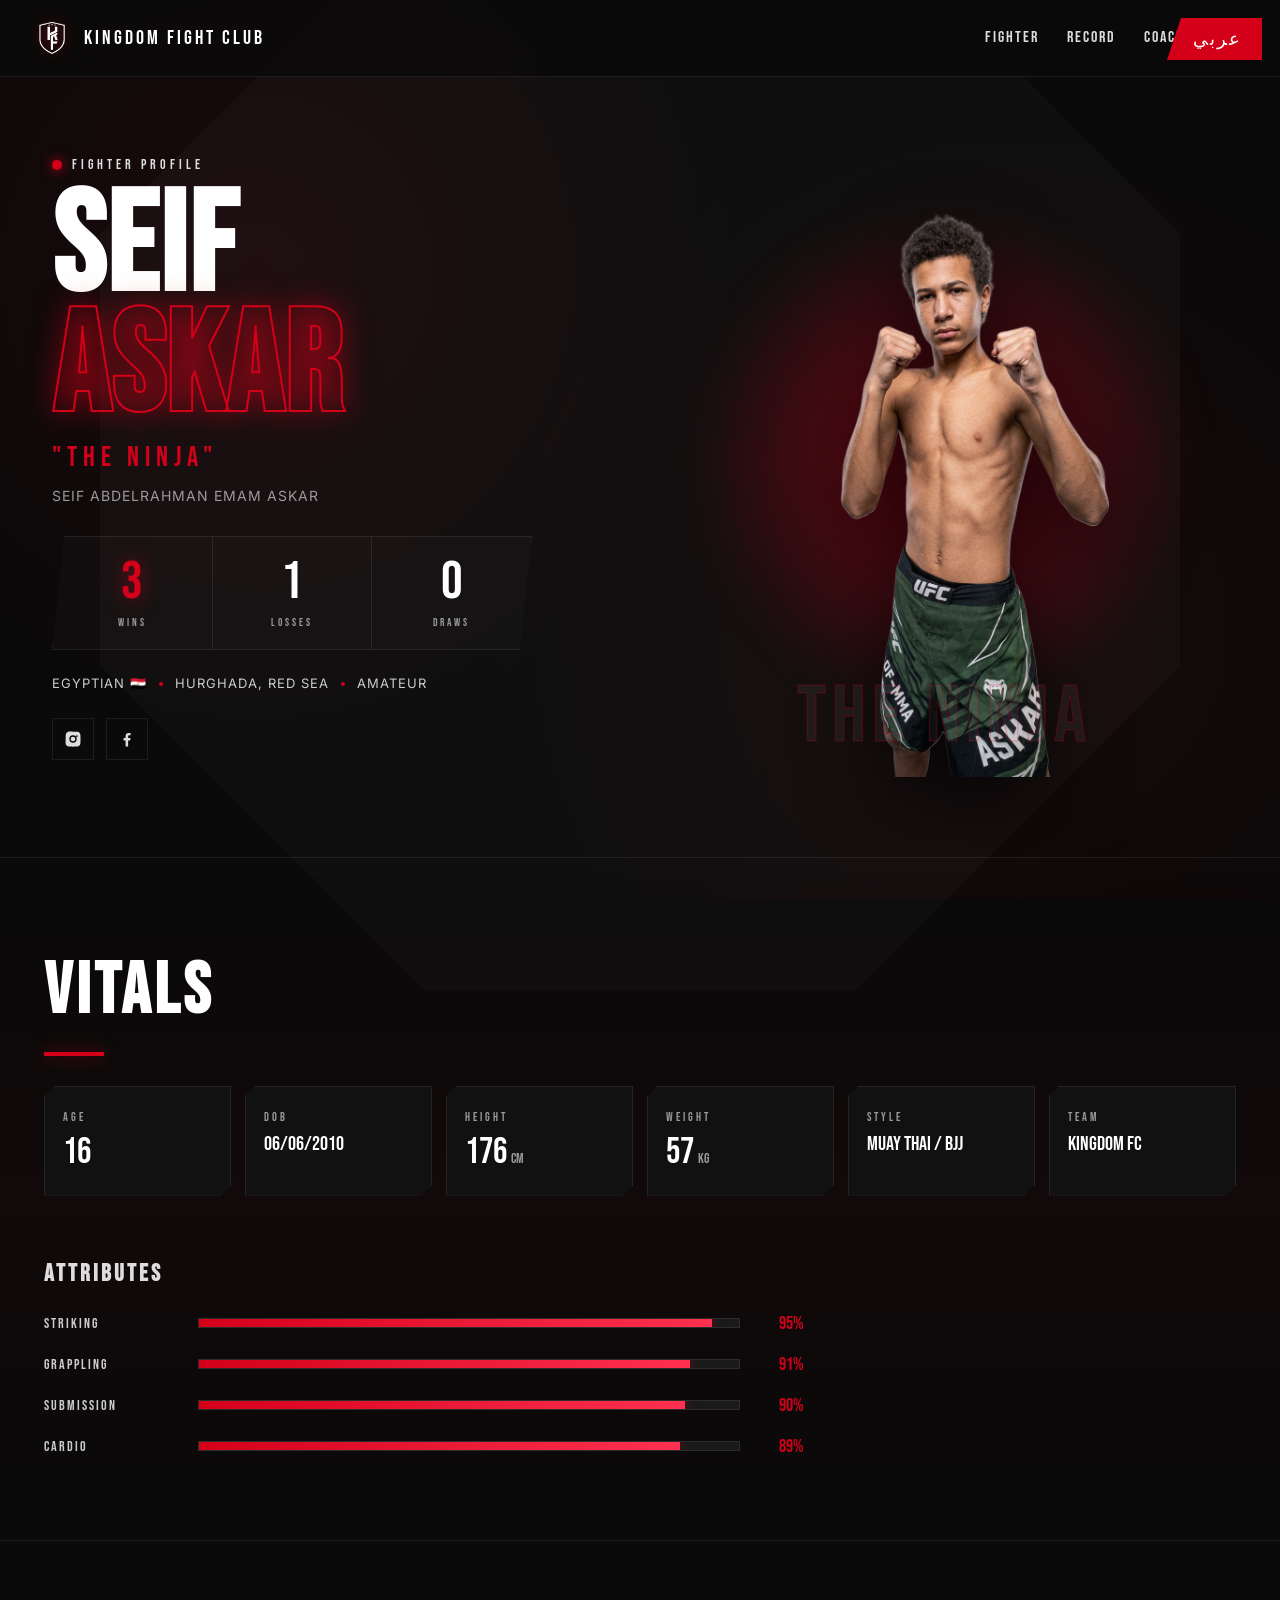
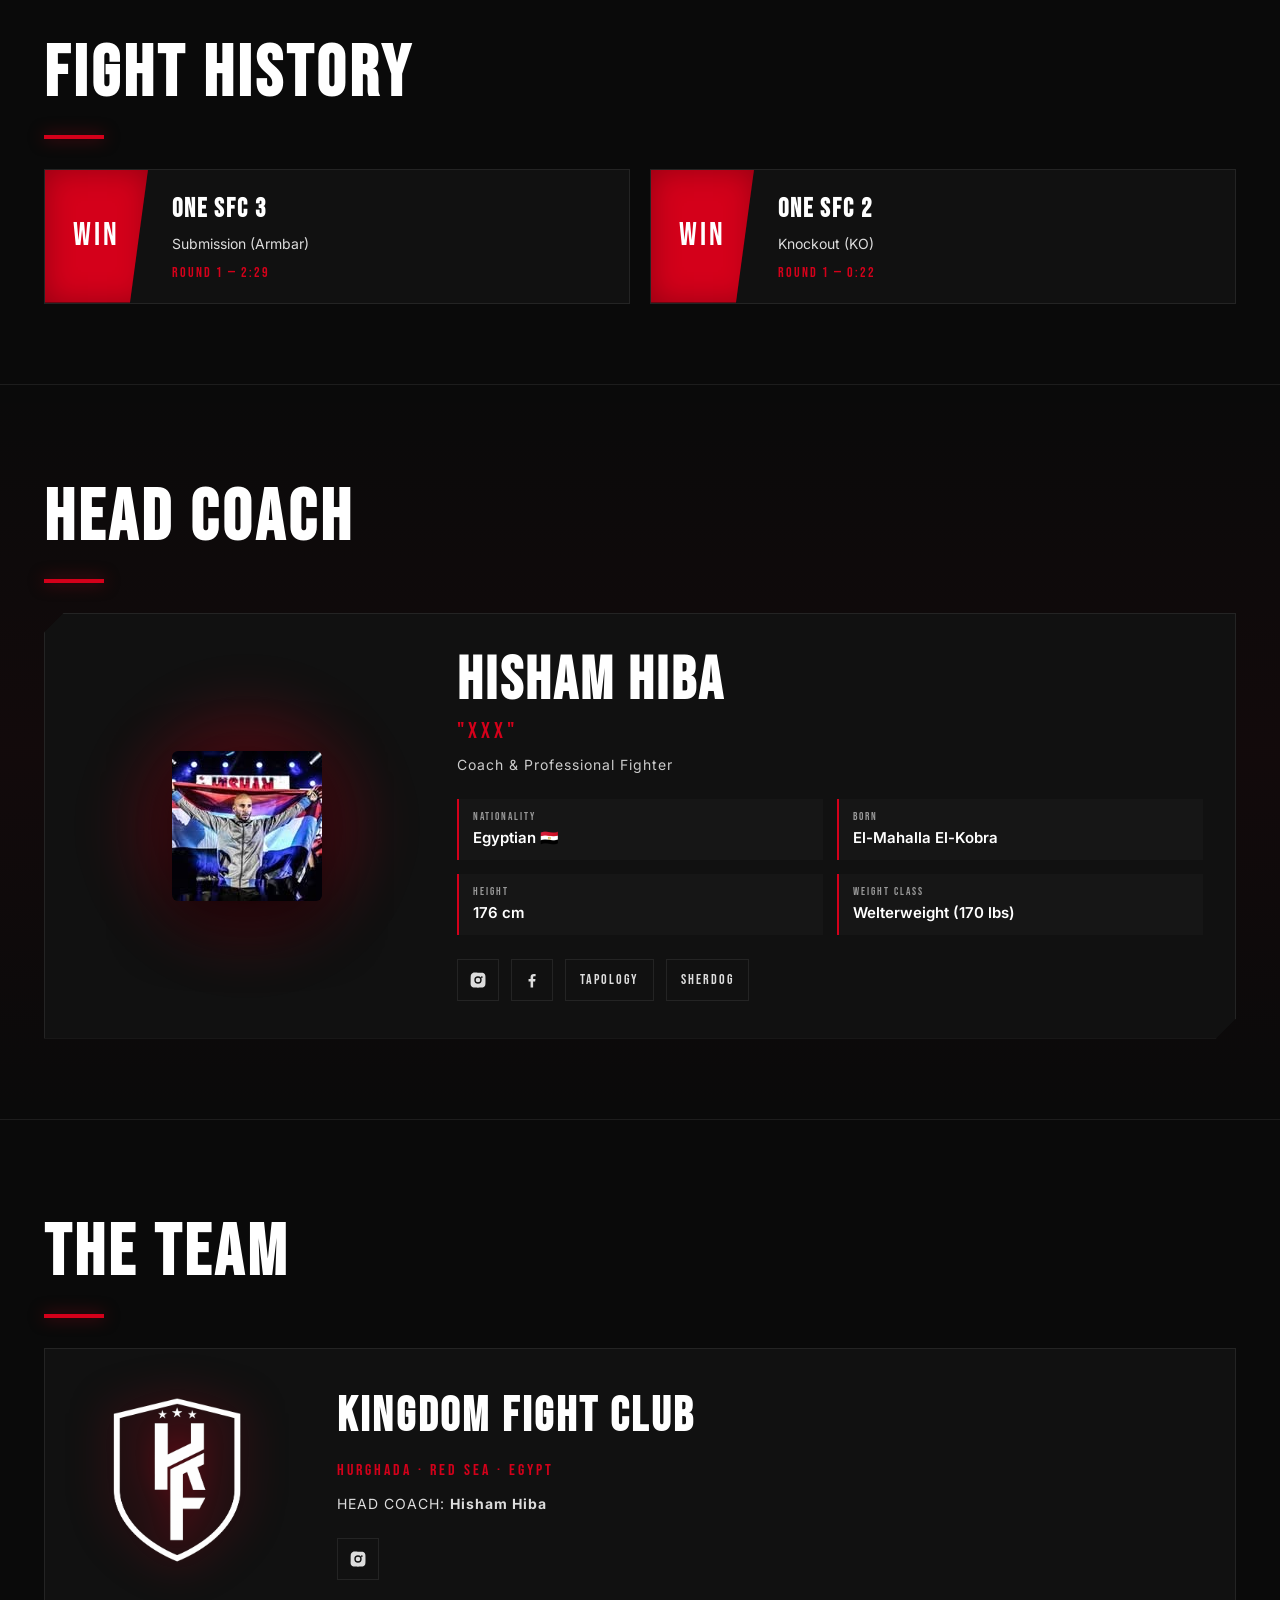
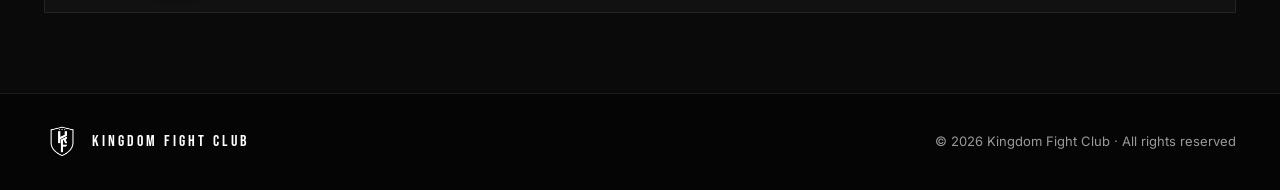
==== index.html @ f11199ab "Add files via upload" ====
<!DOCTYPE html>
<html lang="en" dir="ltr">
<head>
<meta charset="UTF-8" />
<meta name="viewport" content="width=device-width, initial-scale=1.0" />
<title>Seif "The Ninja" Askar — Fighter Profile | Kingdom Fight Club</title>
<meta name="description" content="Official fighter profile of Seif Abdelrahman Emam Askar 'The Ninja' — 16-year-old Egyptian MMA amateur, Kingdom Fight Club, Hurghada." />
<link rel="preconnect" href="https://fonts.googleapis.com">
<link rel="preconnect" href="https://fonts.gstatic.com" crossorigin>
<link href="https://fonts.googleapis.com/css2?family=Bebas+Neue&family=Inter:wght@400;500;600;700;900&family=Cairo:wght@400;600;700;900&display=swap" rel="stylesheet">
<link rel="stylesheet" href="css/style.css" />
</head>
<body>

<div class="octagon-watermark" aria-hidden="true"></div>

<button id="langToggle" class="lang-toggle" aria-label="Toggle language">
  <span class="lang-flag-corner"></span>
  <span data-en="عربي" data-ar="EN" class="lang-label">عربي</span>
</button>

<header class="topbar">
  <div class="brand">
    <img src="images/team-logo.png" alt="Kingdom Fight Club" class="brand-logo" />
    <span class="brand-text" data-en="KINGDOM FIGHT CLUB" data-ar="كينغدم فايت كلوب">KINGDOM FIGHT CLUB</span>
  </div>
  <nav class="topnav">
    <a href="#fighter" data-en="FIGHTER" data-ar="المقاتل">FIGHTER</a>
    <a href="#record" data-en="RECORD" data-ar="السجل">RECORD</a>
    <a href="#coach" data-en="COACH" data-ar="المدرب">COACH</a>
    <a href="#team" data-en="TEAM" data-ar="الفريق">TEAM</a>
  </nav>
</header>

<section id="fighter" class="hero">
  <div class="hero-grid">
    <div class="hero-info">
      <div class="eyebrow">
        <span class="dot"></span>
        <span data-en="FIGHTER PROFILE" data-ar="ملف المقاتل">FIGHTER PROFILE</span>
      </div>
      <h1 class="fighter-name">
        <span class="first" data-en="SEIF" data-ar="سيف">SEIF</span>
        <span class="last" data-en="ASKAR" data-ar="عسكر">ASKAR</span>
      </h1>
      <p class="nickname"><span data-en='"THE NINJA"' data-ar='"النينجا"'>"THE NINJA"</span></p>
      <p class="full-name" data-en="Seif Abdelrahman Emam Askar" data-ar="سيف عبدالرحمن إمام عسكر">Seif Abdelrahman Emam Askar</p>

      <div class="record-block">
        <div class="rec">
          <span class="rec-num count" data-target="3">0</span>
          <span class="rec-lbl" data-en="WINS" data-ar="فوز">WINS</span>
        </div>
        <div class="rec">
          <span class="rec-num count" data-target="1">0</span>
          <span class="rec-lbl" data-en="LOSSES" data-ar="هزيمة">LOSSES</span>
        </div>
        <div class="rec">
          <span class="rec-num count" data-target="0">0</span>
          <span class="rec-lbl" data-en="DRAWS" data-ar="تعادل">DRAWS</span>
        </div>
      </div>

      <div class="hero-meta">
        <span data-en="Egyptian 🇪🇬" data-ar="مصري 🇪🇬">Egyptian 🇪🇬</span>
        <span class="sep"></span>
        <span data-en="Hurghada, Red Sea" data-ar="الغردقة - البحر الأحمر">Hurghada, Red Sea</span>
        <span class="sep"></span>
        <span data-en="Amateur" data-ar="هواة">Amateur</span>
      </div>

      <div class="socials">
        <a href="https://www.instagram.com/mad1fy_" target="_blank" rel="noopener" aria-label="Instagram"><svg viewBox="0 0 24 24" fill="currentColor"><path d="M12 2.2c3.2 0 3.6 0 4.8.1 1.2.1 1.8.2 2.2.4.6.2 1 .5 1.5 1s.8.9 1 1.5c.2.4.4 1 .4 2.2.1 1.2.1 1.6.1 4.8s0 3.6-.1 4.8c-.1 1.2-.2 1.8-.4 2.2-.2.6-.5 1-1 1.5s-.9.8-1.5 1c-.4.2-1 .4-2.2.4-1.2.1-1.6.1-4.8.1s-3.6 0-4.8-.1c-1.2-.1-1.8-.2-2.2-.4-.6-.2-1-.5-1.5-1s-.8-.9-1-1.5c-.2-.4-.4-1-.4-2.2C2.2 15.6 2.2 15.2 2.2 12s0-3.6.1-4.8c.1-1.2.2-1.8.4-2.2.2-.6.5-1 1-1.5s.9-.8 1.5-1c.4-.2 1-.4 2.2-.4C8.4 2.2 8.8 2.2 12 2.2zm0 4.9a4.9 4.9 0 100 9.8 4.9 4.9 0 000-9.8zm0 1.8a3.1 3.1 0 110 6.2 3.1 3.1 0 010-6.2zm5.1-2a1.1 1.1 0 100 2.3 1.1 1.1 0 000-2.3z"/></svg></a>
        <a href="https://www.facebook.com/share/1AHEs8yhzy/" target="_blank" rel="noopener" aria-label="Facebook"><svg viewBox="0 0 24 24" fill="currentColor"><path d="M13.5 22v-8h2.7l.4-3.2h-3.1V8.7c0-.9.3-1.6 1.6-1.6h1.7V4.1c-.3 0-1.3-.1-2.5-.1-2.5 0-4.2 1.5-4.2 4.3v2.4H7.4V14h2.7v8h3.4z"/></svg></a>
      </div>
    </div>

    <div class="hero-photo">
      <div class="photo-glow"></div>
      <img src="images/fighter.png" alt="Seif Askar The Ninja" class="fighter-img" />
      <div class="photo-tagline" data-en="THE NINJA" data-ar="النينجا">THE NINJA</div>
    </div>
  </div>
</section>

<section class="stats">
  <div class="container">
    <h2 class="section-title" data-en="VITALS" data-ar="المواصفات">VITALS</h2>
    <div class="stat-grid">
      <div class="stat-card">
        <span class="stat-label" data-en="AGE" data-ar="السن">AGE</span>
        <span class="stat-value" data-en="16" data-ar="١٦">16</span>
      </div>
      <div class="stat-card">
        <span class="stat-label" data-en="DOB" data-ar="تاريخ الميلاد">DOB</span>
        <span class="stat-value sm" data-en="06/06/2010" data-ar="٠٦/٠٦/٢٠١٠">06/06/2010</span>
      </div>
      <div class="stat-card">
        <span class="stat-label" data-en="HEIGHT" data-ar="الطول">HEIGHT</span>
        <span class="stat-value" data-en="176<small>cm</small>" data-ar="١٧٦<small>سم</small>">176<small>cm</small></span>
      </div>
      <div class="stat-card">
        <span class="stat-label" data-en="WEIGHT" data-ar="الوزن">WEIGHT</span>
        <span class="stat-value" data-en="57<small>kg</small>" data-ar="٥٧<small>كجم</small>">57<small>kg</small></span>
      </div>
      <div class="stat-card">
        <span class="stat-label" data-en="STYLE" data-ar="الأسلوب">STYLE</span>
        <span class="stat-value sm" data-en="Muay Thai / BJJ " data-ar="الجوجيتسو/ الكيك بوكسينغ">Striker / Grappler</span>
      </div>
      <div class="stat-card">
        <span class="stat-label" data-en="TEAM" data-ar="الفريق">TEAM</span>
        <span class="stat-value sm" data-en="Kingdom FC" data-ar="كينغدم">Kingdom FC</span>
      </div>
    </div>

    <h3 class="bars-title" data-en="ATTRIBUTES" data-ar="القدرات">ATTRIBUTES</h3>
    <div class="bars">
      <div class="bar-row"><span class="bar-lbl" data-en="STRIKING" data-ar="الضرب">STRIKING</span><div class="bar"><div class="bar-fill" data-pct="95"></div></div><span class="bar-pct" data-target="95">0</span></div>
      <div class="bar-row"><span class="bar-lbl" data-en="GRAPPLING" data-ar="المصارعة">GRAPPLING</span><div class="bar"><div class="bar-fill" data-pct="91"></div></div><span class="bar-pct" data-target="91">0</span></div>
      <div class="bar-row"><span class="bar-lbl" data-en="SUBMISSION" data-ar="الإخضاع">SUBMISSION</span><div class="bar"><div class="bar-fill" data-pct="90"></div></div><span class="bar-pct" data-target="90">0</span></div>
      <div class="bar-row"><span class="bar-lbl" data-en="CARDIO" data-ar="اللياقة">CARDIO</span><div class="bar"><div class="bar-fill" data-pct="89"></div></div><span class="bar-pct" data-target="89">0</span></div>
    </div>
  </div>
</section>

<section id="record" class="history">
  <div class="container">
    <h2 class="section-title" data-en="FIGHT HISTORY" data-ar="سجل النزالات">FIGHT HISTORY</h2>
    <div class="fights">
      <article class="fight-card win">
        <div class="fight-result"><span data-en="WIN" data-ar="فوز">WIN</span></div>
        <div class="fight-meta">
          <h3 data-en="One SFC 3" data-ar="One SFC 3">One SFC 3</h3>
          <p data-en="Submission (Armbar)" data-ar="بالإرسال (Armbar)">Submission (Armbar)</p>
          <span class="round" data-en="Round 1 — 2:29" data-ar="الجولة ١ — 2:29">Round 1 — 2:29</span>
        </div>
      </article>
      <article class="fight-card win">
        <div class="fight-result"><span data-en="WIN" data-ar="فوز">WIN</span></div>
        <div class="fight-meta">
          <h3 data-en="One SFC 2" data-ar="One SFC 2">One SFC 2</h3>
          <p data-en="Knockout (KO)" data-ar="بالضربة القاضية">Knockout (KO)</p>
          <span class="round" data-en="Round 1 — 0:22" data-ar="الجولة ١ — 0:22">Round 1 — 0:22</span>
        </div>
      </article>
    </div>
  </div>
</section>

<section id="coach" class="coach">
  <div class="container">
    <h2 class="section-title" data-en="HEAD COACH" data-ar="المدرب الرئيسي">HEAD COACH</h2>
    <div class="coach-card">
      <div class="coach-photo">
        <div class="photo-glow"></div>
        <img src="images/coach.png" alt="Coach Hisham Hiba" />
      </div>
      <div class="coach-info">
        <h3 class="coach-name" data-en="HISHAM HIBA" data-ar="هشام هيبة">HISHAM HIBA</h3>
        <p class="coach-nick">"xXx"</p>
        <p class="coach-role" data-en="Coach & Professional Fighter" data-ar="مدرب ومقاتل محترف">Coach & Professional Fighter</p>

        <div class="coach-stats">
          <div><span class="cs-lbl" data-en="NATIONALITY" data-ar="الجنسية">NATIONALITY</span><span class="cs-val" data-en="Egyptian 🇪🇬" data-ar="مصري 🇪🇬">Egyptian 🇪🇬</span></div>
          <div><span class="cs-lbl" data-en="BORN" data-ar="مكان الميلاد">BORN</span><span class="cs-val" data-en="El-Mahalla El-Kobra" data-ar="المحلة الكبرى">El-Mahalla El-Kobra</span></div>
          <div><span class="cs-lbl" data-en="HEIGHT" data-ar="الطول">HEIGHT</span><span class="cs-val" data-en="176 cm" data-ar="١٧٦ سم">176 cm</span></div>
          <div><span class="cs-lbl" data-en="WEIGHT CLASS" data-ar="فئة الوزن">WEIGHT CLASS</span><span class="cs-val" data-en="Welterweight (170 lbs)" data-ar="ويلتروويت (١٧٠ رطل)">Welterweight (170 lbs)</span></div>
        </div>

        <div class="socials">
          <a href="https://www.instagram.com/hisham_hiba/" target="_blank" rel="noopener" aria-label="Instagram"><svg viewBox="0 0 24 24" fill="currentColor"><path d="M12 2.2c3.2 0 3.6 0 4.8.1 1.2.1 1.8.2 2.2.4.6.2 1 .5 1.5 1s.8.9 1 1.5c.2.4.4 1 .4 2.2.1 1.2.1 1.6.1 4.8s0 3.6-.1 4.8c-.1 1.2-.2 1.8-.4 2.2-.2.6-.5 1-1 1.5s-.9.8-1.5 1c-.4.2-1 .4-2.2.4-1.2.1-1.6.1-4.8.1s-3.6 0-4.8-.1c-1.2-.1-1.8-.2-2.2-.4-.6-.2-1-.5-1.5-1s-.8-.9-1-1.5c-.2-.4-.4-1-.4-2.2C2.2 15.6 2.2 15.2 2.2 12s0-3.6.1-4.8c.1-1.2.2-1.8.4-2.2.2-.6.5-1 1-1.5s.9-.8 1.5-1c.4-.2 1-.4 2.2-.4C8.4 2.2 8.8 2.2 12 2.2zm0 4.9a4.9 4.9 0 100 9.8 4.9 4.9 0 000-9.8zm0 1.8a3.1 3.1 0 110 6.2 3.1 3.1 0 010-6.2zm5.1-2a1.1 1.1 0 100 2.3 1.1 1.1 0 000-2.3z"/></svg></a>
          <a href="https://www.facebook.com/hisham.hiba/" target="_blank" rel="noopener" aria-label="Facebook"><svg viewBox="0 0 24 24" fill="currentColor"><path d="M13.5 22v-8h2.7l.4-3.2h-3.1V8.7c0-.9.3-1.6 1.6-1.6h1.7V4.1c-.3 0-1.3-.1-2.5-.1-2.5 0-4.2 1.5-4.2 4.3v2.4H7.4V14h2.7v8h3.4z"/></svg></a>
          <a href="https://www.tapology.com/fightcenter/fighters/62540-hesham-hiba" target="_blank" rel="noopener" class="text-link">Tapology</a>
          <a href="https://www.sherdog.com/fighter/Hisham-Hiba-113567" target="_blank" rel="noopener" class="text-link">Sherdog</a>
        </div>
      </div>
    </div>
  </div>
</section>

<section id="team" class="team">
  <div class="container">
    <h2 class="section-title" data-en="THE TEAM" data-ar="الفريق">THE TEAM</h2>
    <div class="team-card">
      <img src="images/team-logo.png" alt="Kingdom Fight Club Logo" class="team-logo" />
      <div class="team-info">
        <h3 data-en="KINGDOM FIGHT CLUB" data-ar="كينغدم فايت كلوب">KINGDOM FIGHT CLUB</h3>
        <p class="team-tag" data-en="HURGHADA · RED SEA · EGYPT" data-ar="الغردقة · البحر الأحمر · مصر">HURGHADA · RED SEA · EGYPT</p>
        <p class="team-coach"><span data-en="HEAD COACH:" data-ar="المدرب الرئيسي:">HEAD COACH:</span> <strong data-en="Hisham Hiba" data-ar="هشام هيبة">Hisham Hiba</strong></p>
        <div class="socials">
          <a href="https://www.instagram.com/kingdomfc.hrg/" target="_blank" rel="noopener" aria-label="Instagram"><svg viewBox="0 0 24 24" fill="currentColor"><path d="M12 2.2c3.2 0 3.6 0 4.8.1 1.2.1 1.8.2 2.2.4.6.2 1 .5 1.5 1s.8.9 1 1.5c.2.4.4 1 .4 2.2.1 1.2.1 1.6.1 4.8s0 3.6-.1 4.8c-.1 1.2-.2 1.8-.4 2.2-.2.6-.5 1-1 1.5s-.9.8-1.5 1c-.4.2-1 .4-2.2.4-1.2.1-1.6.1-4.8.1s-3.6 0-4.8-.1c-1.2-.1-1.8-.2-2.2-.4-.6-.2-1-.5-1.5-1s-.8-.9-1-1.5c-.2-.4-.4-1-.4-2.2C2.2 15.6 2.2 15.2 2.2 12s0-3.6.1-4.8c.1-1.2.2-1.8.4-2.2.2-.6.5-1 1-1.5s.9-.8 1.5-1c.4-.2 1-.4 2.2-.4C8.4 2.2 8.8 2.2 12 2.2zm0 4.9a4.9 4.9 0 100 9.8 4.9 4.9 0 000-9.8zm0 1.8a3.1 3.1 0 110 6.2 3.1 3.1 0 010-6.2zm5.1-2a1.1 1.1 0 100 2.3 1.1 1.1 0 000-2.3z"/></svg></a>
        </div>
      </div>
    </div>
  </div>
</section>

<footer class="footer">
  <div class="container footer-grid">
    <div class="foot-brand">
      <img src="images/team-logo.png" alt="" class="foot-logo" />
      <span data-en="KINGDOM FIGHT CLUB" data-ar="كينغدم فايت كلوب">KINGDOM FIGHT CLUB</span>
    </div>
    <p class="foot-copy">© <span id="year"></span> Kingdom Fight Club · <span data-en="All rights reserved" data-ar="جميع الحقوق محفوظة">All rights reserved</span></p>
  </div>
</footer>

<script src="js/script.js"></script>
</body>
</html>
---- css/style.css ----
/* ============ RESET / BASE ============ */
*,*::before,*::after{box-sizing:border-box;margin:0;padding:0}
:root{
  --bg:#0a0a0a;
  --bg-2:#111;
  --red:#D4001A;
  --red-glow:rgba(212,0,26,.55);
  --white:#fff;
  --muted:#9a9a9a;
  --line:rgba(255,255,255,.08);
  --font-h:'Bebas Neue',Impact,sans-serif;
  --font-b:'Inter',system-ui,sans-serif;
}
html{scroll-behavior:smooth}
body{
  background:var(--bg);
  color:var(--white);
  font-family:var(--font-b);
  line-height:1.5;
  overflow-x:hidden;
  transition:background .4s ease;
}
html[dir="rtl"] body{font-family:'Cairo',sans-serif}
html[dir="rtl"] .fighter-name,
html[dir="rtl"] .section-title,
html[dir="rtl"] .coach-name,
html[dir="rtl"] h3,
html[dir="rtl"] .photo-tagline,
html[dir="rtl"] .brand-text{font-family:'Cairo',sans-serif;font-weight:900;letter-spacing:0}

img{max-width:100%;display:block}
a{color:inherit;text-decoration:none}
.container{max-width:1240px;margin:0 auto;padding:0 24px}

.octagon-watermark{
  position:fixed;inset:0;pointer-events:none;z-index:0;
  background:
    radial-gradient(circle at 20% 30%, rgba(212,0,26,.08), transparent 40%),
    radial-gradient(circle at 80% 70%, rgba(212,0,26,.06), transparent 45%);
}
.octagon-watermark::before{
  content:"";position:absolute;top:50%;left:50%;
  width:120vmin;height:120vmin;transform:translate(-50%,-50%);
  background:#fff;opacity:.025;
  clip-path:polygon(30% 0,70% 0,100% 30%,100% 70%,70% 100%,30% 100%,0 70%,0 30%);
}

.lang-toggle{
  position:fixed;top:18px;right:18px;z-index:50;
  background:var(--red);color:#fff;border:none;
  font-family:var(--font-h);font-size:18px;letter-spacing:2px;
  padding:10px 20px 10px 26px;cursor:pointer;
  clip-path:polygon(14px 0,100% 0,100% 100%,0 100%);
  box-shadow:0 0 24px var(--red-glow);
  transition:transform .25s,box-shadow .25s;
}
.lang-toggle:hover{transform:translateY(-2px);box-shadow:0 0 36px var(--red-glow)}
html[dir="rtl"] .lang-toggle{
  right:auto;left:18px;
  clip-path:polygon(0 0,calc(100% - 14px) 0,100% 100%,0 100%);
  padding:10px 26px 10px 20px;
  font-family:'Cairo',sans-serif;
}

.topbar{
  position:relative;z-index:10;
  display:flex;align-items:center;justify-content:space-between;
  padding:18px 32px;border-bottom:1px solid var(--line);
  background:rgba(10,10,10,.75);backdrop-filter:blur(10px);
}
.brand{display:flex;align-items:center;gap:12px}
.brand-logo{width:40px;height:40px;object-fit:contain;filter:drop-shadow(0 0 8px var(--red-glow))}
.brand-text{font-family:var(--font-h);font-size:20px;letter-spacing:3px}
.topnav{display:flex;gap:28px}
.topnav a{
  font-family:var(--font-h);font-size:16px;letter-spacing:2px;
  color:#ddd;position:relative;padding:6px 0;transition:color .2s;
}
html[dir="rtl"] .topnav a{font-family:'Cairo',sans-serif;font-weight:700;letter-spacing:0;font-size:14px}
.topnav a::after{
  content:"";position:absolute;left:0;bottom:0;width:0;height:2px;
  background:var(--red);transition:width .3s;
}
.topnav a:hover{color:var(--white)}
.topnav a:hover::after{width:100%}

@media(max-width:720px){
  .topnav{display:none}
  .brand-text{font-size:16px;letter-spacing:2px}
}

.hero{position:relative;z-index:1;padding:60px 0 80px;overflow:hidden}
.hero-grid{
  max-width:1240px;margin:0 auto;padding:0 32px;
  display:grid;grid-template-columns:1fr 1fr;gap:40px;align-items:center;
}
html[dir="rtl"] .hero-info{order:2;text-align:right}
html[dir="rtl"] .hero-photo{order:1}

.eyebrow{display:flex;align-items:center;gap:10px;font-family:var(--font-h);letter-spacing:4px;color:#ddd;margin-bottom:14px;font-size:14px}
html[dir="rtl"] .eyebrow{font-family:'Cairo',sans-serif;letter-spacing:0;font-weight:700}
.dot{width:10px;height:10px;background:var(--red);border-radius:50%;box-shadow:0 0 12px var(--red)}

.fighter-name{
  font-family:var(--font-h);line-height:.85;
  font-size:clamp(64px,11vw,160px);letter-spacing:2px;
}
.fighter-name .first{display:block;color:#fff}
.fighter-name .last{display:block;color:transparent;-webkit-text-stroke:2px var(--red);text-shadow:0 0 30px var(--red-glow)}
html[dir="rtl"] .fighter-name{font-size:clamp(54px,9vw,130px);letter-spacing:0}
html[dir="rtl"] .fighter-name .last{-webkit-text-stroke:1px var(--red)}

.nickname{font-family:var(--font-h);font-size:28px;letter-spacing:6px;color:var(--red);margin-top:8px}
html[dir="rtl"] .nickname{font-family:'Cairo',sans-serif;letter-spacing:0;font-weight:700;font-size:26px}

.full-name{color:var(--muted);margin-top:6px;font-size:14px;letter-spacing:1px;text-transform:uppercase}
html[dir="rtl"] .full-name{text-transform:none}

.record-block{
  display:flex;margin-top:30px;
  border:1px solid var(--line);background:rgba(255,255,255,.02);
  clip-path:polygon(12px 0,100% 0,calc(100% - 12px) 100%,0 100%);
  max-width:480px;
}
.rec{flex:1;padding:18px 22px;text-align:center;border-right:1px solid var(--line)}
.rec:last-child{border-right:none}
.rec-num{display:block;font-family:var(--font-h);font-size:54px;line-height:1;color:#fff}
.rec:nth-child(1) .rec-num{color:var(--red);text-shadow:0 0 20px var(--red-glow)}
.rec-lbl{display:block;font-size:11px;letter-spacing:3px;color:var(--muted);margin-top:6px;font-family:var(--font-h)}
html[dir="rtl"] .rec-lbl{font-family:'Cairo',sans-serif;letter-spacing:0;font-weight:600}

.hero-meta{margin-top:24px;display:flex;flex-wrap:wrap;align-items:center;gap:12px;font-size:13px;color:#ccc;letter-spacing:1px;text-transform:uppercase}
html[dir="rtl"] .hero-meta{text-transform:none}
.sep{width:4px;height:4px;background:var(--red);border-radius:50%}

.socials{margin-top:24px;display:flex;gap:12px;align-items:center;flex-wrap:wrap}
.socials a{
  width:42px;height:42px;display:grid;place-items:center;
  border:1px solid var(--line);color:#ddd;
  transition:all .25s;
}
.socials a svg{width:18px;height:18px}
.socials a:hover{background:var(--red);color:#fff;border-color:var(--red);box-shadow:0 0 18px var(--red-glow);transform:translateY(-2px)}
.socials .text-link{
  width:auto;padding:0 14px;font-family:var(--font-h);letter-spacing:2px;font-size:14px;
}

.hero-photo{position:relative;display:grid;place-items:center;min-height:560px}
.photo-glow{
  position:absolute;width:90%;height:90%;
  background:radial-gradient(circle,var(--red-glow) 0%,transparent 65%);
  filter:blur(20px);animation:pulseGlow 4s ease-in-out infinite;
}
@keyframes pulseGlow{0%,100%{opacity:.7;transform:scale(1)}50%{opacity:1;transform:scale(1.05)}}
.fighter-img{
  position:relative;max-height:640px;width:auto;
  filter:drop-shadow(0 30px 40px rgba(0,0,0,.7));
  animation:floatY 6s ease-in-out infinite;
}
@keyframes floatY{0%,100%{transform:translateY(0)}50%{transform:translateY(-10px)}}
html[dir="rtl"] .fighter-img{animation:floatYrtl 6s ease-in-out infinite}
@keyframes floatYrtl{0%,100%{transform:scaleX(-1) translateY(0)}50%{transform:scaleX(-1) translateY(-10px)}}

.photo-tagline{
  position:absolute;bottom:0;left:50%;transform:translateX(-50%);
  font-family:var(--font-h);font-size:80px;letter-spacing:6px;
  color:rgba(255,255,255,.05);white-space:nowrap;pointer-events:none;
  -webkit-text-stroke:1px rgba(212,0,26,.3);
}
html[dir="rtl"] .photo-tagline{font-family:'Cairo',sans-serif;font-size:60px;letter-spacing:0}

@media(max-width:880px){
  .hero-grid{grid-template-columns:1fr;text-align:center}
  .hero-info{order:2}
  .hero-photo{order:1;min-height:420px}
  .fighter-img{max-height:460px}
  .record-block{margin-left:auto;margin-right:auto}
  .hero-meta,.socials{justify-content:center}
  html[dir="rtl"] .hero-info{text-align:center}
}

.stats{position:relative;z-index:1;padding:80px 0;border-top:1px solid var(--line);background:linear-gradient(180deg,transparent,rgba(212,0,26,.04),transparent)}
.section-title{
  font-family:var(--font-h);font-size:clamp(40px,6vw,72px);letter-spacing:4px;
  margin-bottom:40px;position:relative;display:inline-block;
}
.section-title::after{
  content:"";position:absolute;left:0;bottom:-10px;width:60px;height:4px;background:var(--red);box-shadow:0 0 16px var(--red-glow);
}
html[dir="rtl"] .section-title{letter-spacing:0}
html[dir="rtl"] .section-title::after{left:auto;right:0}

.stat-grid{display:grid;grid-template-columns:repeat(6,1fr);gap:14px;margin-bottom:60px}
@media(max-width:880px){.stat-grid{grid-template-columns:repeat(3,1fr)}}
@media(max-width:520px){.stat-grid{grid-template-columns:repeat(2,1fr)}}
.stat-card{
  background:var(--bg-2);border:1px solid var(--line);
  padding:22px 18px;position:relative;overflow:hidden;
  clip-path:polygon(10px 0,100% 0,100% calc(100% - 10px),calc(100% - 10px) 100%,0 100%,0 10px);
  transition:all .25s;
}
.stat-card::before{content:"";position:absolute;top:0;left:0;width:3px;height:0;background:var(--red);transition:height .3s}
.stat-card:hover{transform:translateY(-3px);box-shadow:0 0 22px rgba(212,0,26,.25)}
.stat-card:hover::before{height:100%}
.stat-label{display:block;font-family:var(--font-h);font-size:12px;letter-spacing:3px;color:var(--muted)}
html[dir="rtl"] .stat-label{font-family:'Cairo',sans-serif;letter-spacing:0;font-weight:600}
.stat-value{display:block;font-family:var(--font-h);font-size:36px;line-height:1.1;margin-top:6px}
.stat-value.sm{font-size:20px}
.stat-value small{font-size:14px;color:var(--muted);margin-left:4px}
html[dir="rtl"] .stat-value{font-family:'Cairo',sans-serif;font-weight:900}

.bars-title{font-family:var(--font-h);font-size:24px;letter-spacing:3px;margin-bottom:18px;color:#ddd}
html[dir="rtl"] .bars-title{font-family:'Cairo',sans-serif;font-weight:700;letter-spacing:0}
.bars{display:flex;flex-direction:column;gap:14px;max-width:760px}
.bar-row{display:grid;grid-template-columns:140px 1fr 50px;gap:14px;align-items:center}
html[dir="rtl"] .bar-row{grid-template-columns:50px 1fr 140px}
.bar-lbl{font-family:var(--font-h);font-size:14px;letter-spacing:2px;color:#ccc}
html[dir="rtl"] .bar-lbl{font-family:'Cairo',sans-serif;letter-spacing:0;font-weight:600}
.bar{height:10px;background:#1a1a1a;position:relative;overflow:hidden;border:1px solid var(--line)}
.bar-fill{
  height:100%;width:0;background:linear-gradient(90deg,var(--red),#ff3050);
  box-shadow:0 0 12px var(--red-glow);transition:width 1.6s cubic-bezier(.22,.9,.3,1);
}
.bar-pct{font-family:var(--font-h);color:var(--red);font-size:18px;text-align:right}
html[dir="rtl"] .bar-pct{text-align:left}

.history{padding:80px 0;border-top:1px solid var(--line)}
.fights{display:grid;grid-template-columns:repeat(auto-fit,minmax(320px,1fr));gap:20px}
.fight-card{
  display:flex;align-items:stretch;
  background:var(--bg-2);border:1px solid var(--line);
  overflow:hidden;transition:all .3s;position:relative;
}
.fight-card:hover{transform:translateY(-4px);box-shadow:0 10px 30px rgba(212,0,26,.2);border-color:var(--red)}
.fight-result{
  background:var(--red);color:#fff;font-family:var(--font-h);
  font-size:32px;letter-spacing:3px;
  display:grid;place-items:center;padding:0 28px;
  clip-path:polygon(0 0,100% 0,calc(100% - 18px) 100%,0 100%);
  box-shadow:inset 0 0 30px rgba(0,0,0,.3);
}
html[dir="rtl"] .fight-result{
  font-family:'Cairo',sans-serif;letter-spacing:0;font-weight:900;
  clip-path:polygon(18px 0,100% 0,100% 100%,0 100%);
}
.fight-meta{padding:20px 24px;flex:1}
.fight-meta h3{font-family:var(--font-h);font-size:26px;letter-spacing:2px}
.fight-meta p{color:#ddd;margin-top:4px;font-size:14px}
.round{display:inline-block;margin-top:8px;color:var(--red);font-family:var(--font-h);letter-spacing:2px;font-size:14px}
html[dir="rtl"] .round{font-family:'Cairo',sans-serif;letter-spacing:0;font-weight:600}

.coach{padding:80px 0;border-top:1px solid var(--line);background:linear-gradient(180deg,transparent,rgba(212,0,26,.04),transparent)}
.coach-card{
  display:grid;grid-template-columns:340px 1fr;gap:40px;align-items:center;
  background:var(--bg-2);border:1px solid var(--line);padding:32px;
  clip-path:polygon(20px 0,100% 0,100% calc(100% - 20px),calc(100% - 20px) 100%,0 100%,0 20px);
}
@media(max-width:780px){.coach-card{grid-template-columns:1fr;text-align:center}.coach-stats{justify-items:center}}
.coach-photo{position:relative;display:grid;place-items:center;min-height:360px}
.coach-photo img{position:relative;max-height:420px;filter:drop-shadow(0 20px 30px rgba(0,0,0,.7));border-radius:6px}
.coach-name{font-family:var(--font-h);font-size:60px;letter-spacing:3px;line-height:1}
.coach-nick{color:var(--red);font-family:var(--font-h);font-size:22px;letter-spacing:4px;margin-top:4px}
.coach-role{color:#ccc;margin-top:6px;font-size:14px;letter-spacing:1px}
.coach-stats{display:grid;grid-template-columns:repeat(2,1fr);gap:14px;margin:24px 0}
.coach-stats > div{background:rgba(255,255,255,.02);border-left:2px solid var(--red);padding:10px 14px}
html[dir="rtl"] .coach-stats > div{border-left:none;border-right:2px solid var(--red)}
.cs-lbl{display:block;font-family:var(--font-h);font-size:11px;letter-spacing:2px;color:var(--muted)}
html[dir="rtl"] .cs-lbl{font-family:'Cairo',sans-serif;letter-spacing:0;font-weight:600}
.cs-val{display:block;font-size:15px;color:#fff;margin-top:2px;font-weight:600}

.team{padding:80px 0;border-top:1px solid var(--line)}
.team-card{
  display:grid;grid-template-columns:220px 1fr;gap:40px;align-items:center;
  background:var(--bg-2);border:1px solid var(--line);padding:32px;
}
@media(max-width:680px){.team-card{grid-template-columns:1fr;text-align:center}.team-card .socials{justify-content:center}}
.team-logo{max-width:200px;filter:drop-shadow(0 0 20px var(--red-glow))}
.team-info h3{font-family:var(--font-h);font-size:48px;letter-spacing:3px}
.team-tag{color:var(--red);font-family:var(--font-h);letter-spacing:3px;margin-top:6px}
html[dir="rtl"] .team-tag{font-family:'Cairo',sans-serif;letter-spacing:0;font-weight:700}
.team-coach{margin-top:10px;color:#ddd;font-size:14px;letter-spacing:1px}

.footer{padding:30px 0;border-top:1px solid var(--line);background:#050505;position:relative;z-index:1}
.footer-grid{display:flex;align-items:center;justify-content:space-between;gap:20px;flex-wrap:wrap}
.foot-brand{display:flex;align-items:center;gap:12px;font-family:var(--font-h);letter-spacing:3px}
html[dir="rtl"] .foot-brand{font-family:'Cairo',sans-serif;letter-spacing:0;font-weight:700}
.foot-logo{width:36px;height:36px;object-fit:contain}
.foot-copy{color:var(--muted);font-size:13px}

html,body,.hero-grid,.coach-card,.team-card{transition:all .4s ease}
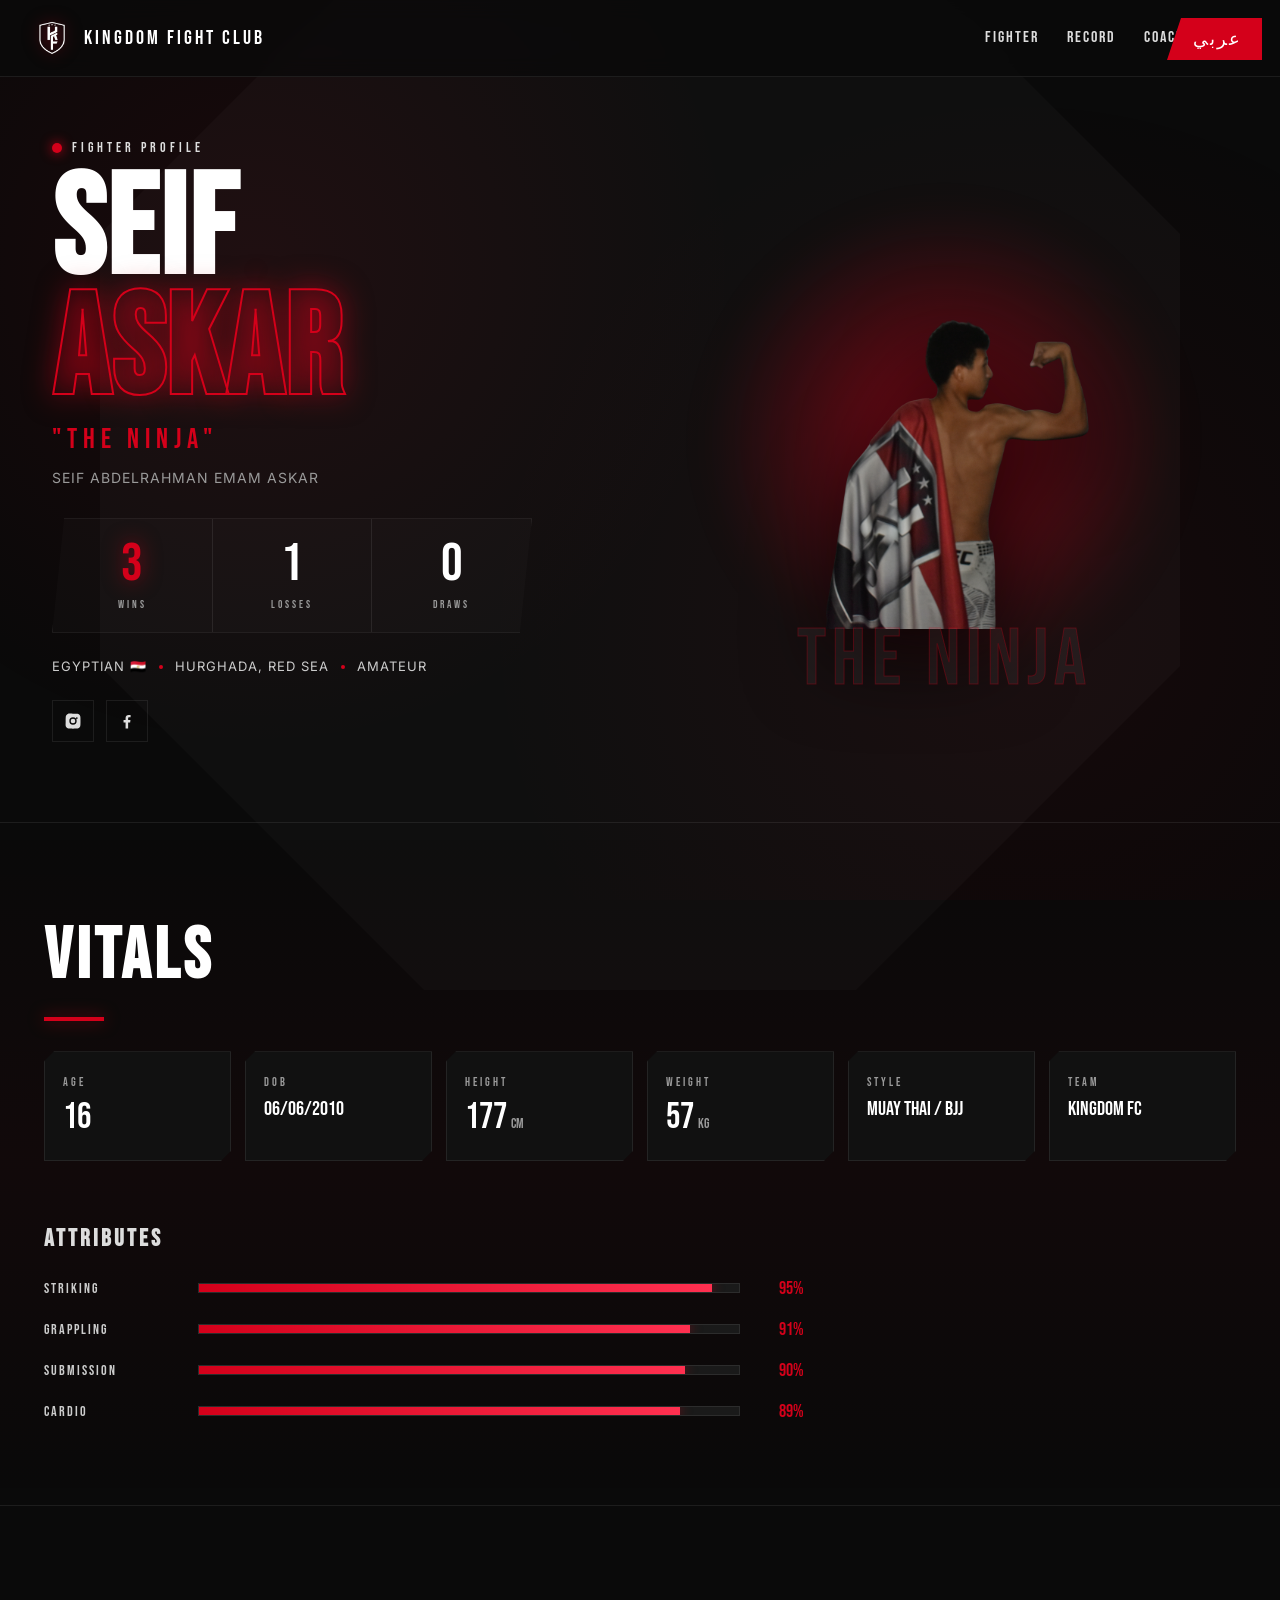
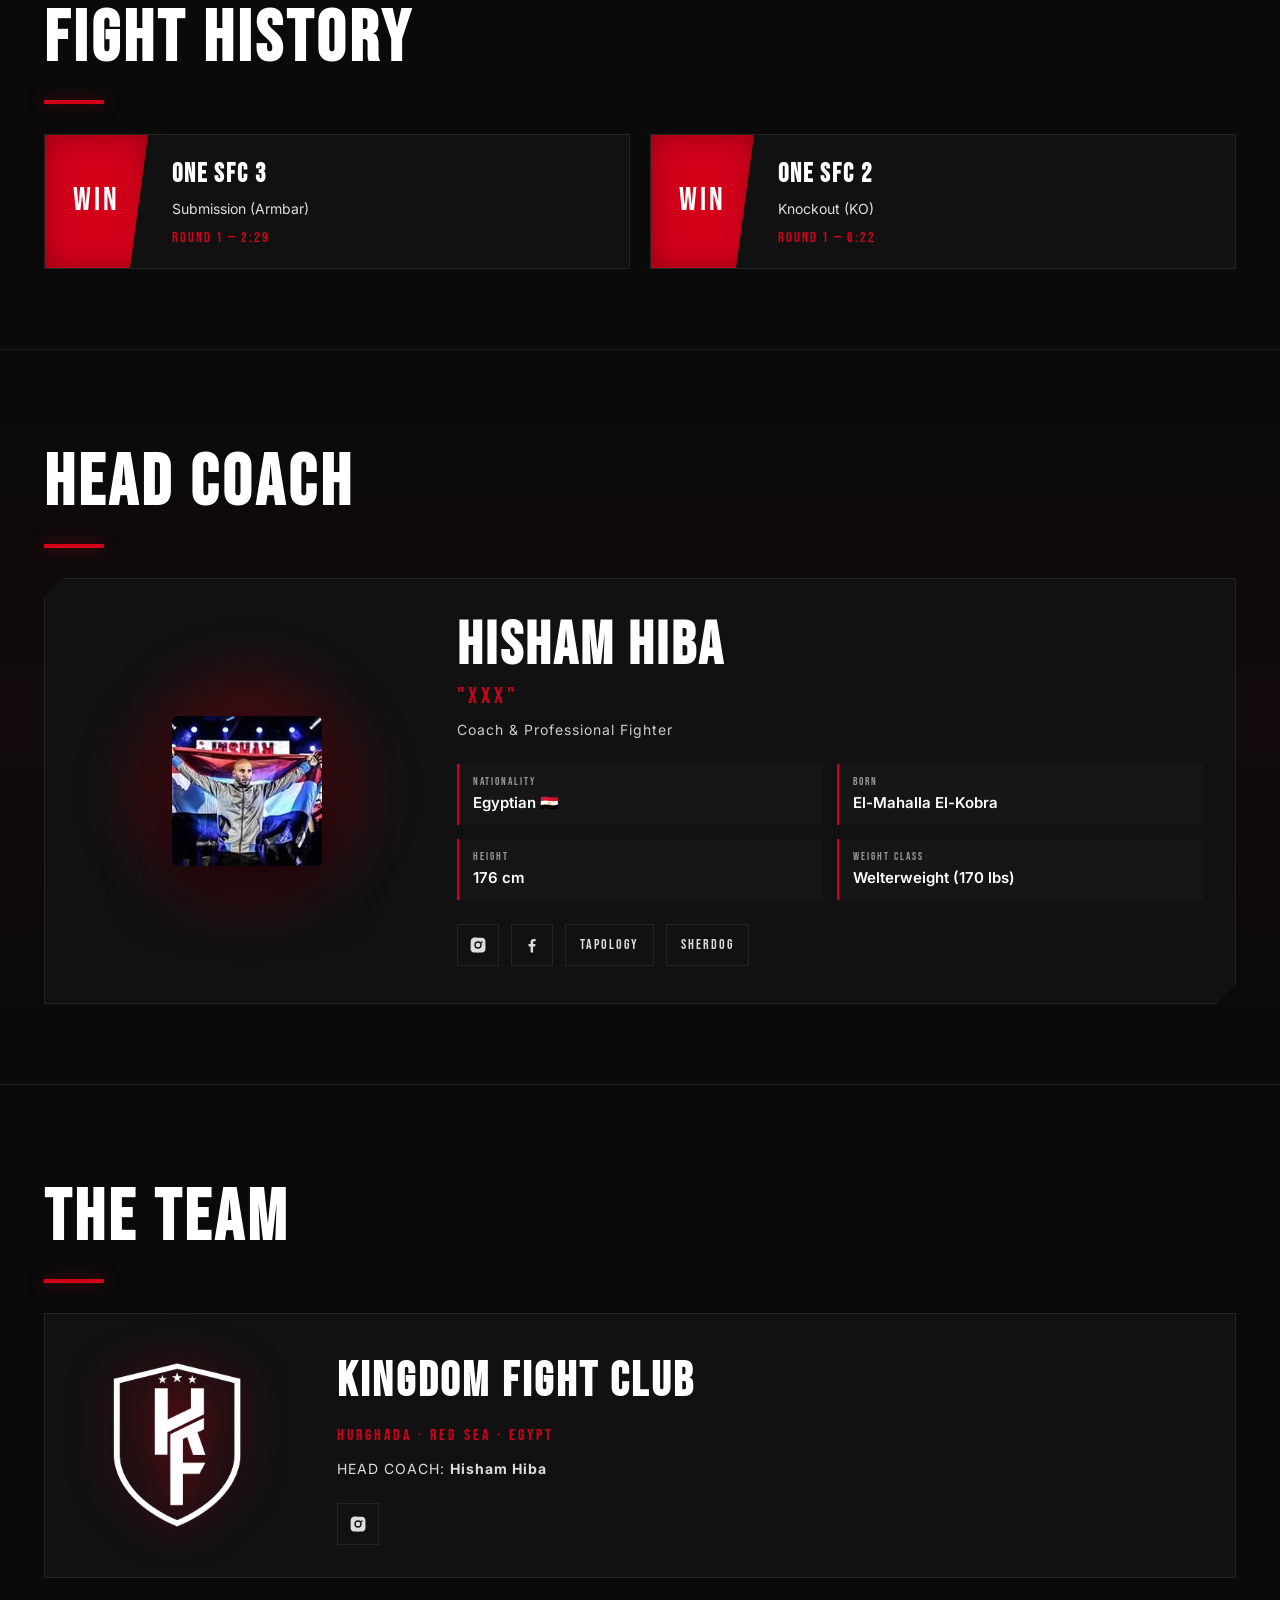
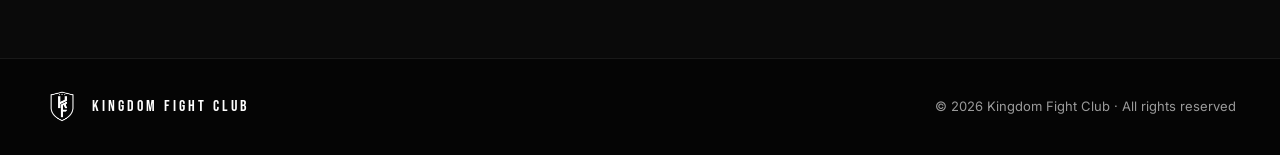
==== commit 87b0d0d4: "Update index.html" ====
--- a/index.html
+++ b/index.html
@@ -70,7 +70,7 @@
       </div>
 
       <div class="socials">
-        <a href="https://www.instagram.com/mad1fy_" target="_blank" rel="noopener" aria-label="Instagram"><svg viewBox="0 0 24 24" fill="currentColor"><path d="M12 2.2c3.2 0 3.6 0 4.8.1 1.2.1 1.8.2 2.2.4.6.2 1 .5 1.5 1s.8.9 1 1.5c.2.4.4 1 .4 2.2.1 1.2.1 1.6.1 4.8s0 3.6-.1 4.8c-.1 1.2-.2 1.8-.4 2.2-.2.6-.5 1-1 1.5s-.9.8-1.5 1c-.4.2-1 .4-2.2.4-1.2.1-1.6.1-4.8.1s-3.6 0-4.8-.1c-1.2-.1-1.8-.2-2.2-.4-.6-.2-1-.5-1.5-1s-.8-.9-1-1.5c-.2-.4-.4-1-.4-2.2C2.2 15.6 2.2 15.2 2.2 12s0-3.6.1-4.8c.1-1.2.2-1.8.4-2.2.2-.6.5-1 1-1.5s.9-.8 1.5-1c.4-.2 1-.4 2.2-.4C8.4 2.2 8.8 2.2 12 2.2zm0 4.9a4.9 4.9 0 100 9.8 4.9 4.9 0 000-9.8zm0 1.8a3.1 3.1 0 110 6.2 3.1 3.1 0 010-6.2zm5.1-2a1.1 1.1 0 100 2.3 1.1 1.1 0 000-2.3z"/></svg></a>
+        <a href="https://www.instagram.com/seifaskarmma" target="_blank" rel="noopener" aria-label="Instagram"><svg viewBox="0 0 24 24" fill="currentColor"><path d="M12 2.2c3.2 0 3.6 0 4.8.1 1.2.1 1.8.2 2.2.4.6.2 1 .5 1.5 1s.8.9 1 1.5c.2.4.4 1 .4 2.2.1 1.2.1 1.6.1 4.8s0 3.6-.1 4.8c-.1 1.2-.2 1.8-.4 2.2-.2.6-.5 1-1 1.5s-.9.8-1.5 1c-.4.2-1 .4-2.2.4-1.2.1-1.6.1-4.8.1s-3.6 0-4.8-.1c-1.2-.1-1.8-.2-2.2-.4-.6-.2-1-.5-1.5-1s-.8-.9-1-1.5c-.2-.4-.4-1-.4-2.2C2.2 15.6 2.2 15.2 2.2 12s0-3.6.1-4.8c.1-1.2.2-1.8.4-2.2.2-.6.5-1 1-1.5s.9-.8 1.5-1c.4-.2 1-.4 2.2-.4C8.4 2.2 8.8 2.2 12 2.2zm0 4.9a4.9 4.9 0 100 9.8 4.9 4.9 0 000-9.8zm0 1.8a3.1 3.1 0 110 6.2 3.1 3.1 0 010-6.2zm5.1-2a1.1 1.1 0 100 2.3 1.1 1.1 0 000-2.3z"/></svg></a>
         <a href="https://www.facebook.com/share/1AHEs8yhzy/" target="_blank" rel="noopener" aria-label="Facebook"><svg viewBox="0 0 24 24" fill="currentColor"><path d="M13.5 22v-8h2.7l.4-3.2h-3.1V8.7c0-.9.3-1.6 1.6-1.6h1.7V4.1c-.3 0-1.3-.1-2.5-.1-2.5 0-4.2 1.5-4.2 4.3v2.4H7.4V14h2.7v8h3.4z"/></svg></a>
       </div>
     </div>
@@ -97,7 +97,7 @@
       </div>
       <div class="stat-card">
         <span class="stat-label" data-en="HEIGHT" data-ar="الطول">HEIGHT</span>
-        <span class="stat-value" data-en="176<small>cm</small>" data-ar="١٧٦<small>سم</small>">176<small>cm</small></span>
+        <span class="stat-value" data-en="177<small>cm</small>" data-ar="١٧٧<small>سم</small>">177<small>cm</small></span>
       </div>
       <div class="stat-card">
         <span class="stat-label" data-en="WEIGHT" data-ar="الوزن">WEIGHT</span>
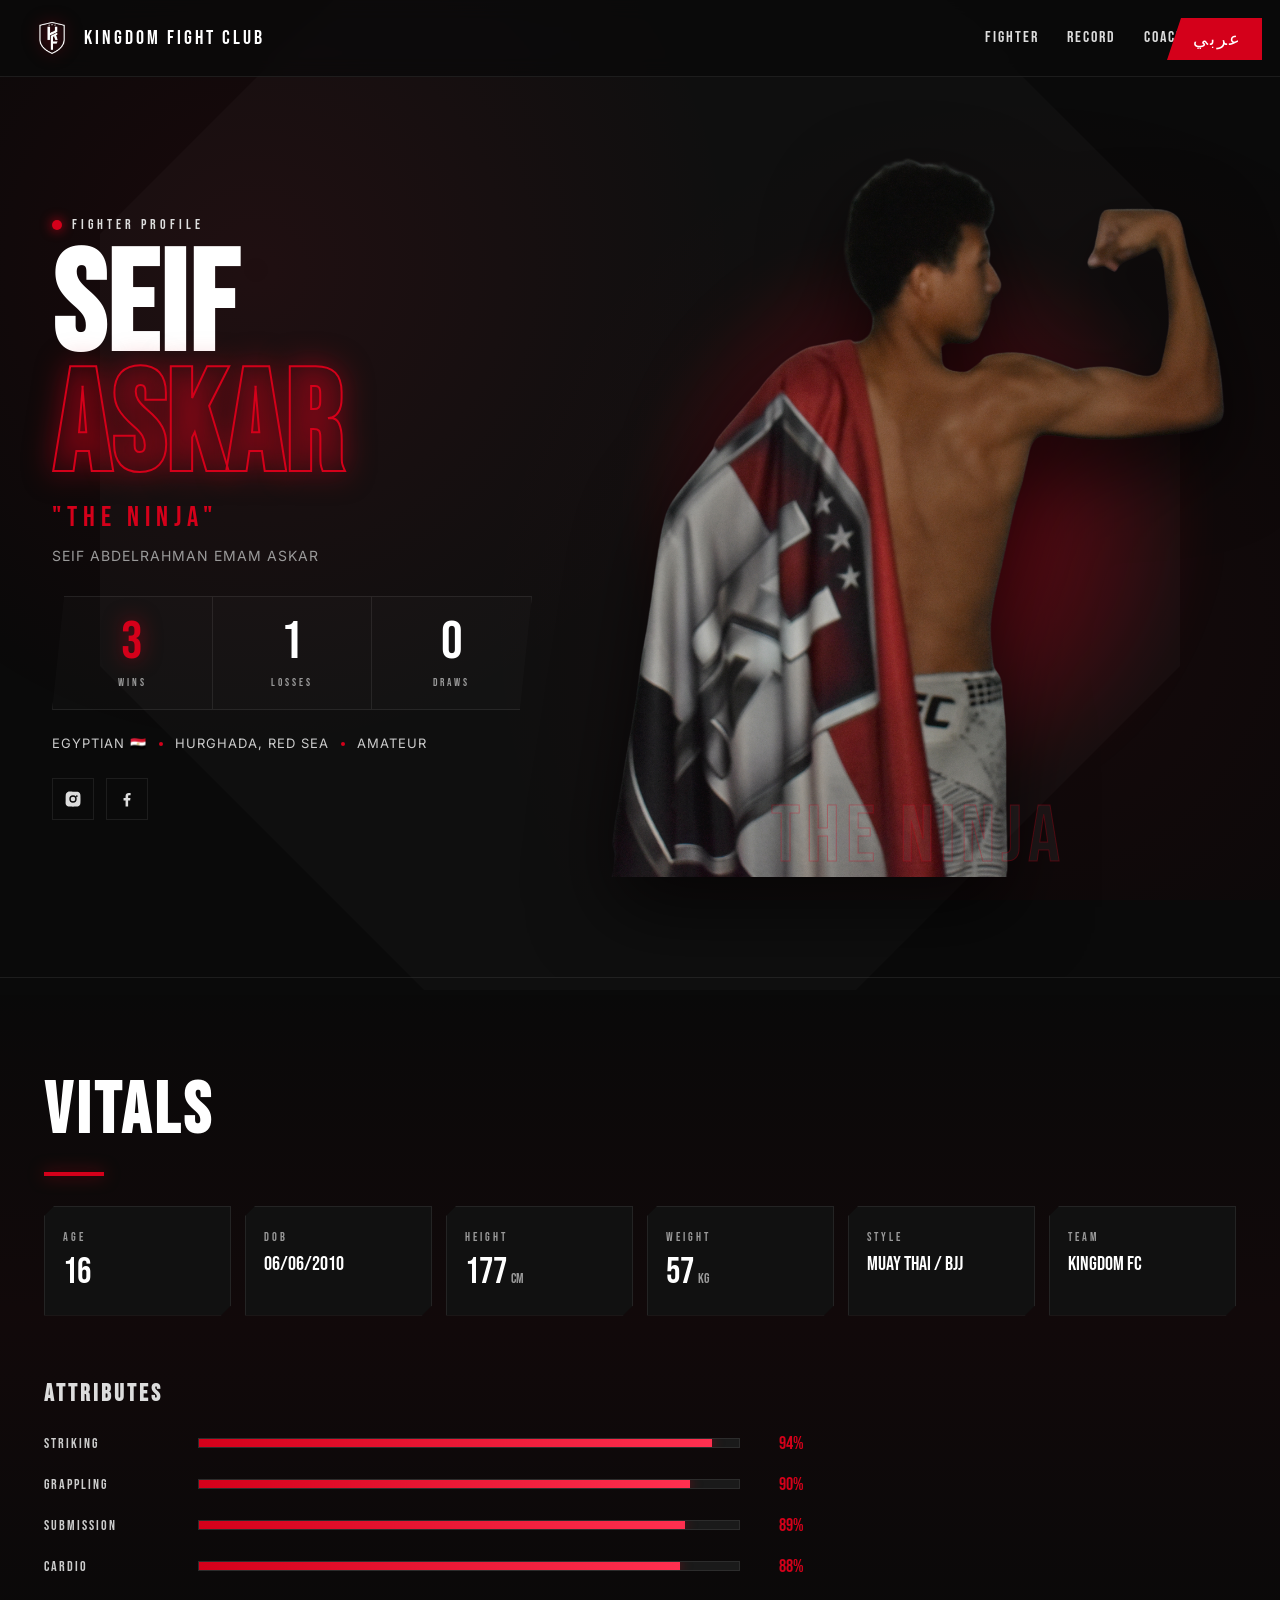
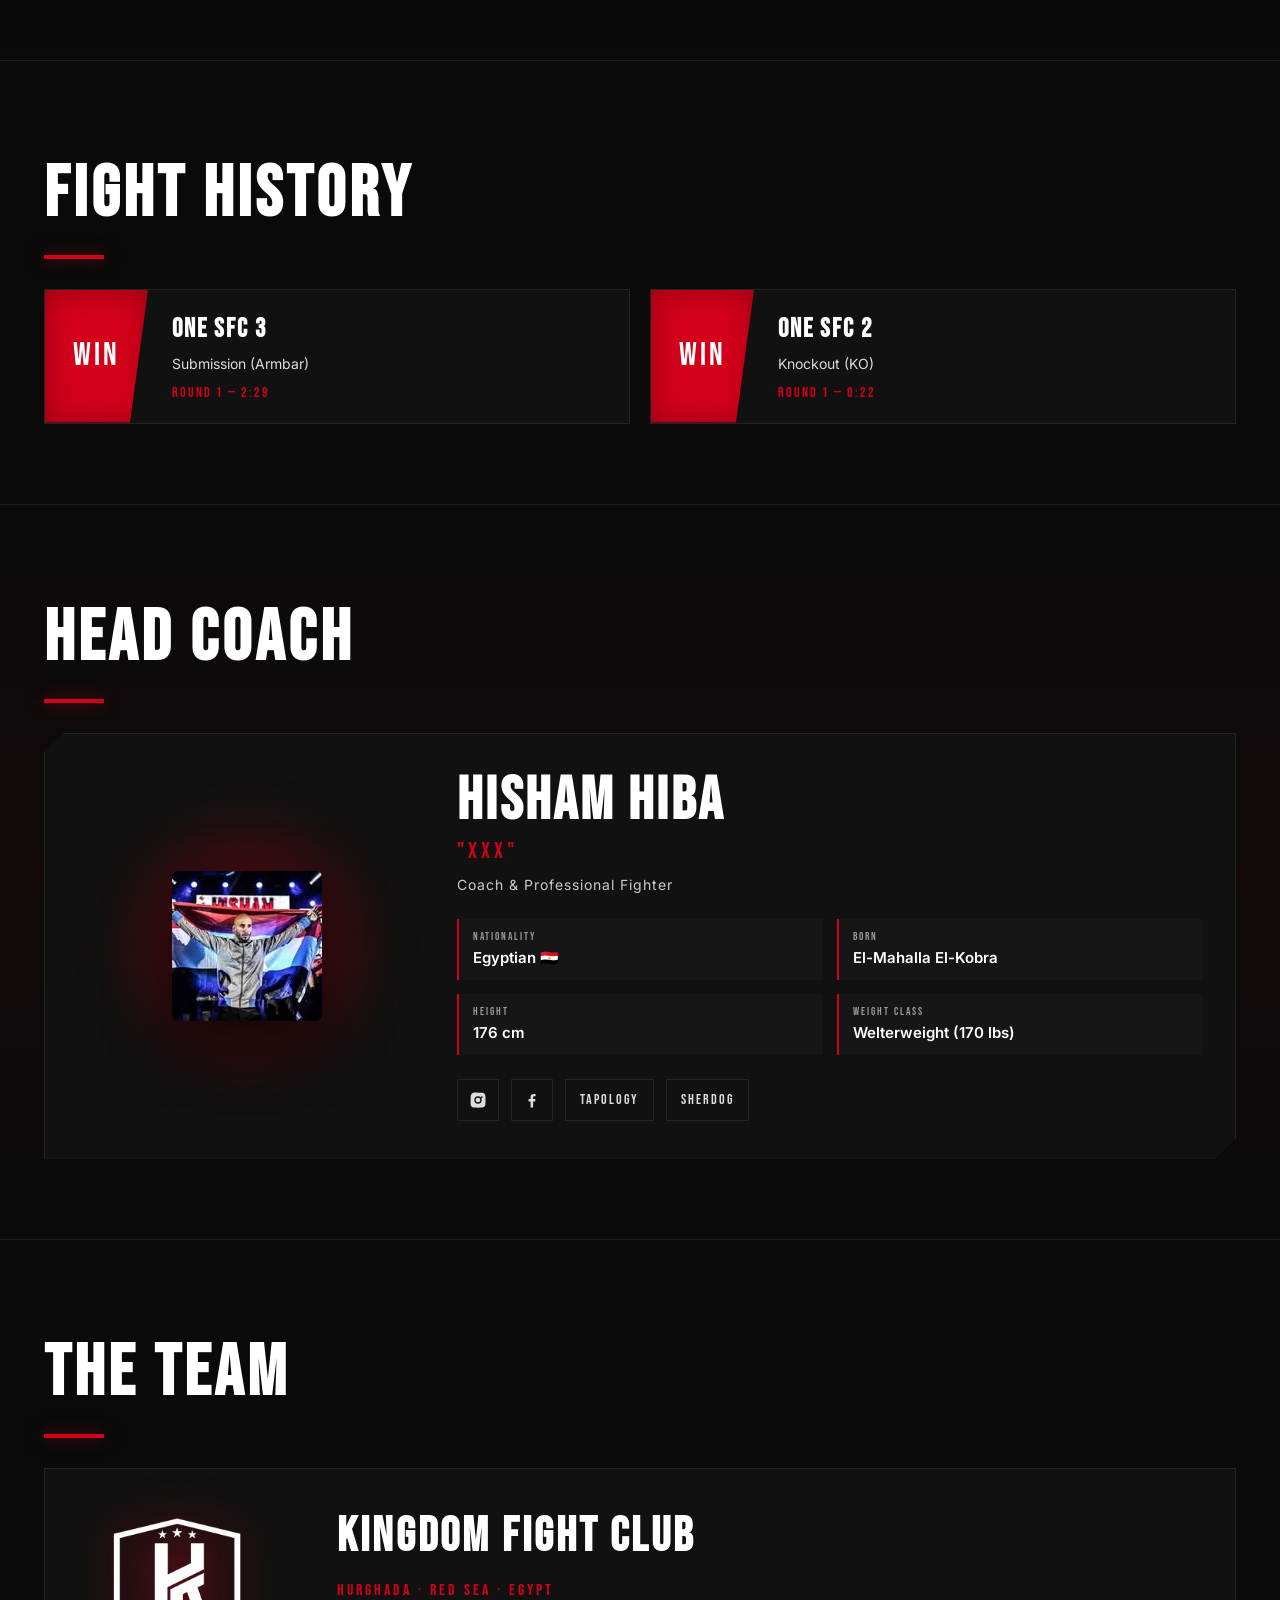
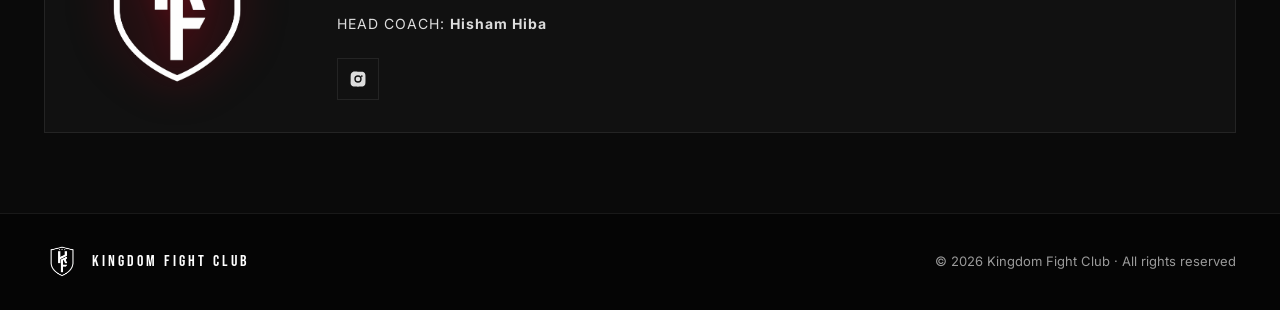
==== commit a9cc4c0c: "Update index.html" ====
--- a/index.html
+++ b/index.html
@@ -9,6 +9,17 @@
 <link rel="preconnect" href="https://fonts.gstatic.com" crossorigin>
 <link href="https://fonts.googleapis.com/css2?family=Bebas+Neue&family=Inter:wght@400;500;600;700;900&family=Cairo:wght@400;600;700;900&display=swap" rel="stylesheet">
 <link rel="stylesheet" href="css/style.css" />
+<style>
+  /* Bigger fighter photo */
+  .hero-grid{grid-template-columns:1fr 1.2fr}
+  .hero-photo{min-height:760px}
+  .fighter-img{height:720px;max-height:none;width:auto;max-width:none}
+  @media(max-width:880px){
+    .hero-grid{grid-template-columns:1fr}
+    .hero-photo{min-height:540px}
+    .fighter-img{height:520px;max-width:100%;object-fit:contain}
+  }
+</style>
 </head>
 <body>
 
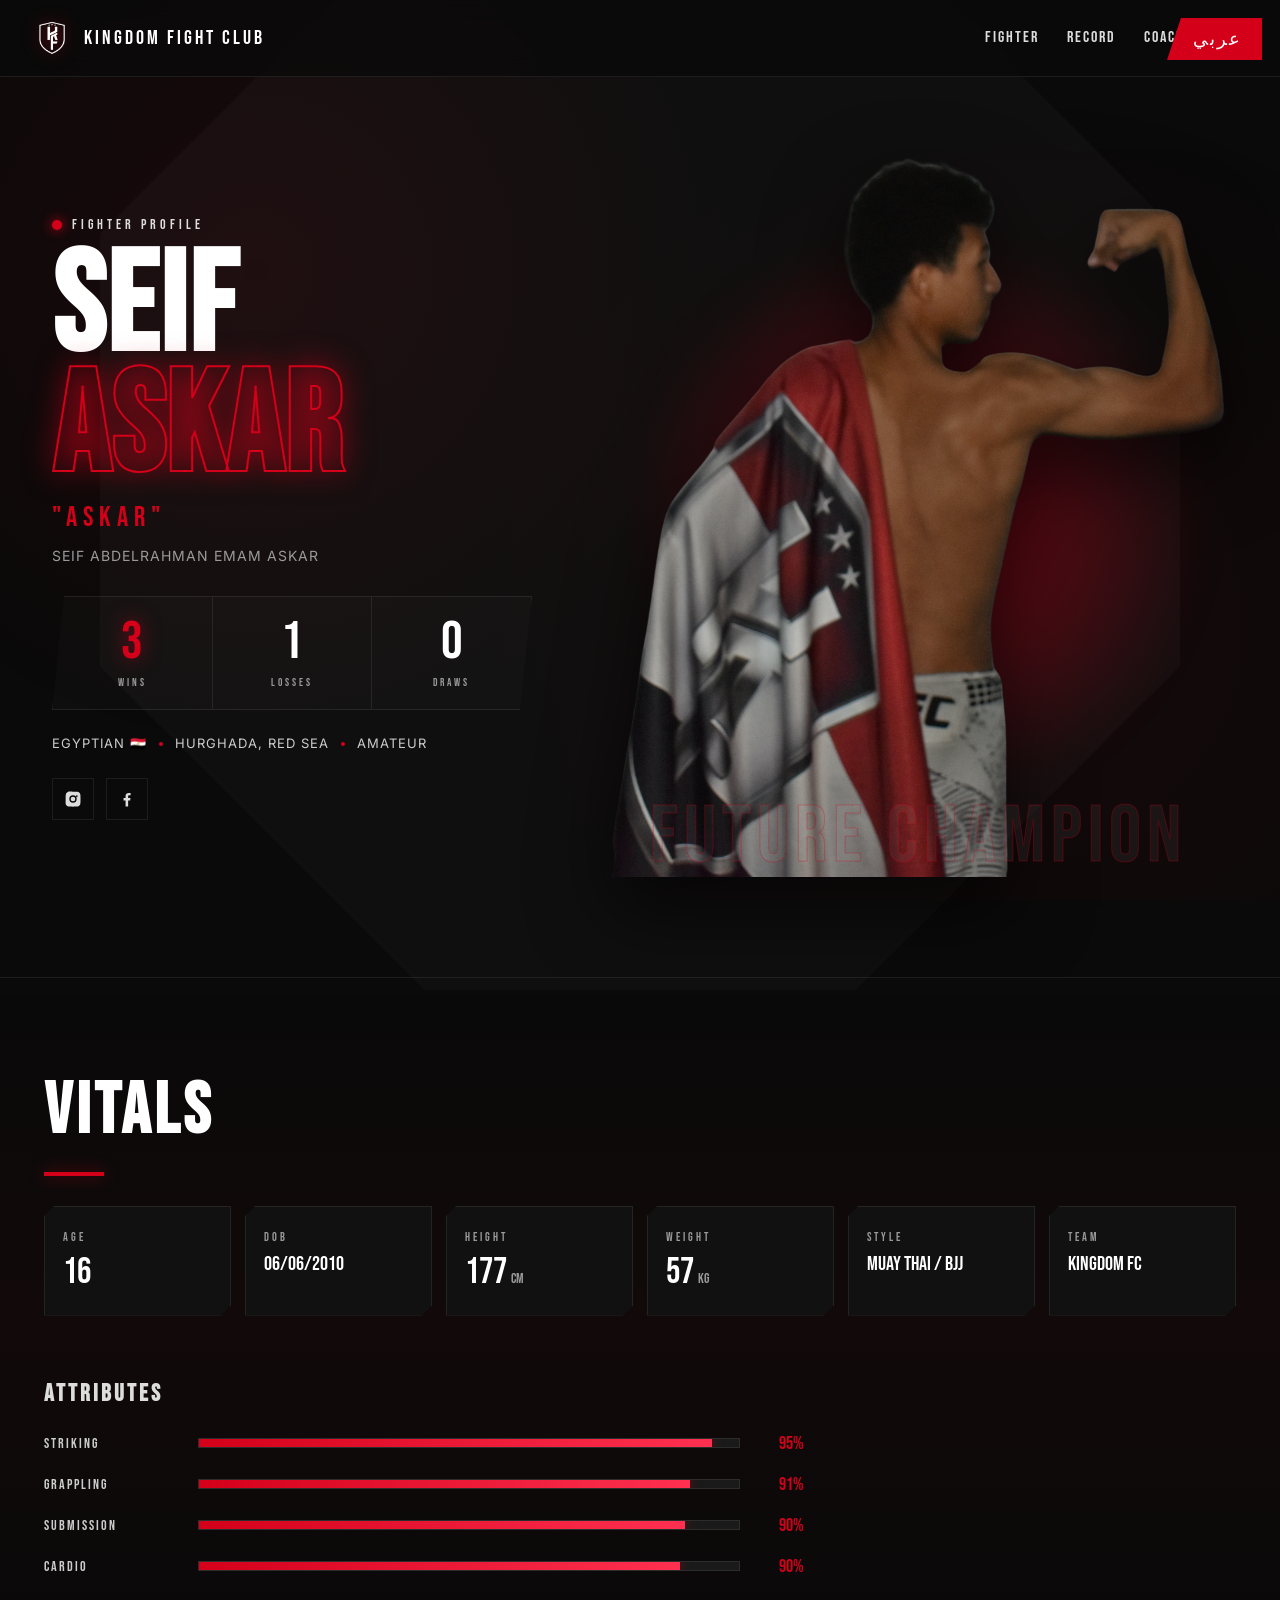
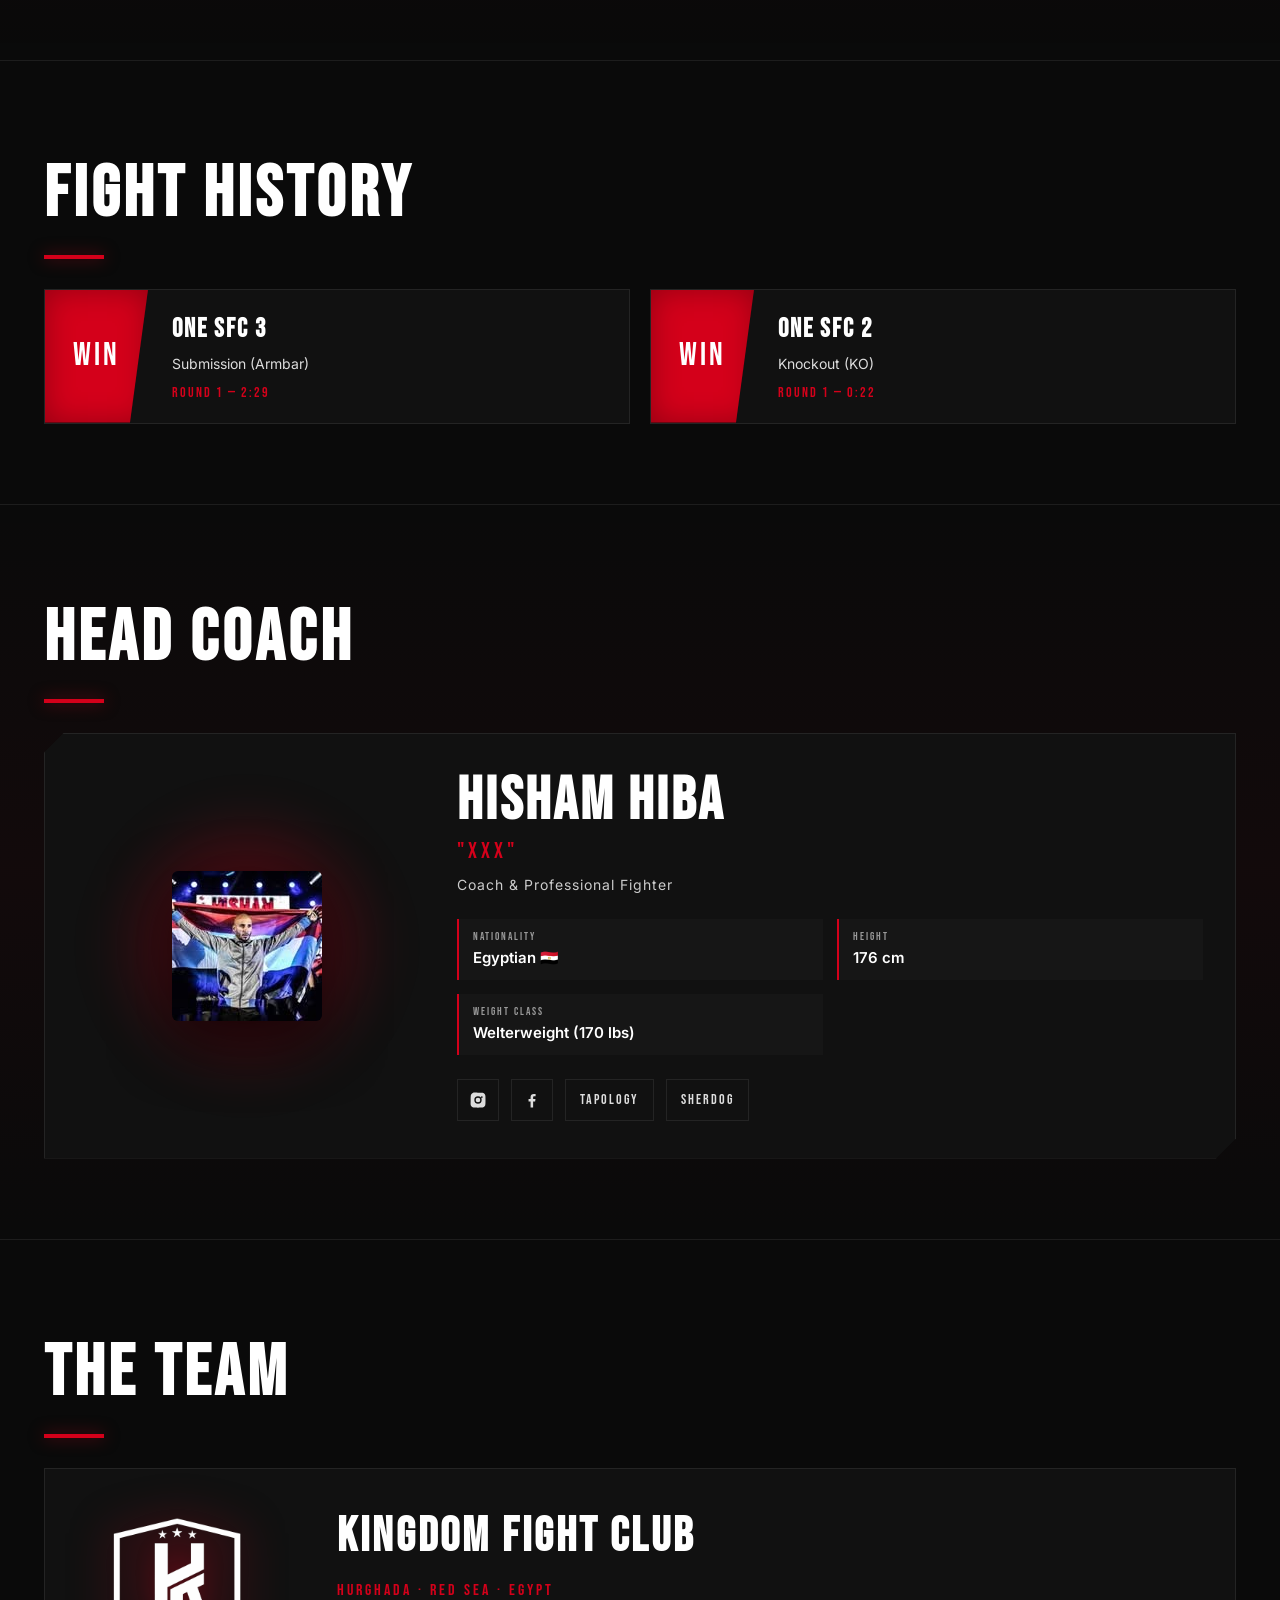
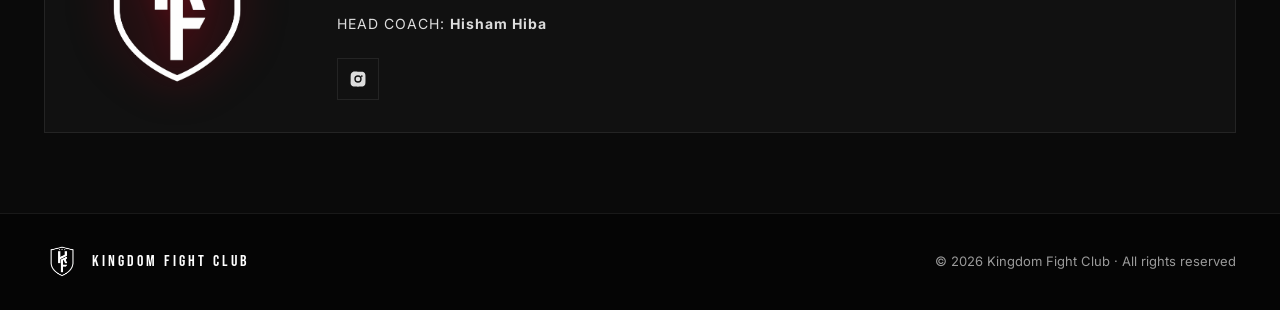
==== commit afd1a9fe: "Update index.html" ====
--- a/index.html
+++ b/index.html
@@ -54,7 +54,7 @@
         <span class="first" data-en="SEIF" data-ar="سيف">SEIF</span>
         <span class="last" data-en="ASKAR" data-ar="عسكر">ASKAR</span>
       </h1>
-      <p class="nickname"><span data-en='"THE NINJA"' data-ar='"النينجا"'>"THE NINJA"</span></p>
+      <p class="nickname"><span data-en='"ASKAR"' data-ar='"عسكر"'>"ASKAR"</span></p>
       <p class="full-name" data-en="Seif Abdelrahman Emam Askar" data-ar="سيف عبدالرحمن إمام عسكر">Seif Abdelrahman Emam Askar</p>
 
       <div class="record-block">
@@ -89,7 +89,7 @@
     <div class="hero-photo">
       <div class="photo-glow"></div>
       <img src="images/fighter.png" alt="Seif Askar The Ninja" class="fighter-img" />
-      <div class="photo-tagline" data-en="THE NINJA" data-ar="النينجا">THE NINJA</div>
+      <div class="photo-tagline" data-en="Future Champion" data-ar="بطل المستقبل">Future Champion</div>
     </div>
   </div>
 </section>
@@ -129,7 +129,7 @@
       <div class="bar-row"><span class="bar-lbl" data-en="STRIKING" data-ar="الضرب">STRIKING</span><div class="bar"><div class="bar-fill" data-pct="95"></div></div><span class="bar-pct" data-target="95">0</span></div>
       <div class="bar-row"><span class="bar-lbl" data-en="GRAPPLING" data-ar="المصارعة">GRAPPLING</span><div class="bar"><div class="bar-fill" data-pct="91"></div></div><span class="bar-pct" data-target="91">0</span></div>
       <div class="bar-row"><span class="bar-lbl" data-en="SUBMISSION" data-ar="الإخضاع">SUBMISSION</span><div class="bar"><div class="bar-fill" data-pct="90"></div></div><span class="bar-pct" data-target="90">0</span></div>
-      <div class="bar-row"><span class="bar-lbl" data-en="CARDIO" data-ar="اللياقة">CARDIO</span><div class="bar"><div class="bar-fill" data-pct="89"></div></div><span class="bar-pct" data-target="89">0</span></div>
+      <div class="bar-row"><span class="bar-lbl" data-en="CARDIO" data-ar="اللياقة">CARDIO</span><div class="bar"><div class="bar-fill" data-pct="89"></div></div><span class="bar-pct" data-target="90">0</span></div>
     </div>
   </div>
 </section>
@@ -173,7 +173,6 @@
 
         <div class="coach-stats">
           <div><span class="cs-lbl" data-en="NATIONALITY" data-ar="الجنسية">NATIONALITY</span><span class="cs-val" data-en="Egyptian 🇪🇬" data-ar="مصري 🇪🇬">Egyptian 🇪🇬</span></div>
-          <div><span class="cs-lbl" data-en="BORN" data-ar="مكان الميلاد">BORN</span><span class="cs-val" data-en="El-Mahalla El-Kobra" data-ar="المحلة الكبرى">El-Mahalla El-Kobra</span></div>
           <div><span class="cs-lbl" data-en="HEIGHT" data-ar="الطول">HEIGHT</span><span class="cs-val" data-en="176 cm" data-ar="١٧٦ سم">176 cm</span></div>
           <div><span class="cs-lbl" data-en="WEIGHT CLASS" data-ar="فئة الوزن">WEIGHT CLASS</span><span class="cs-val" data-en="Welterweight (170 lbs)" data-ar="ويلتروويت (١٧٠ رطل)">Welterweight (170 lbs)</span></div>
         </div>
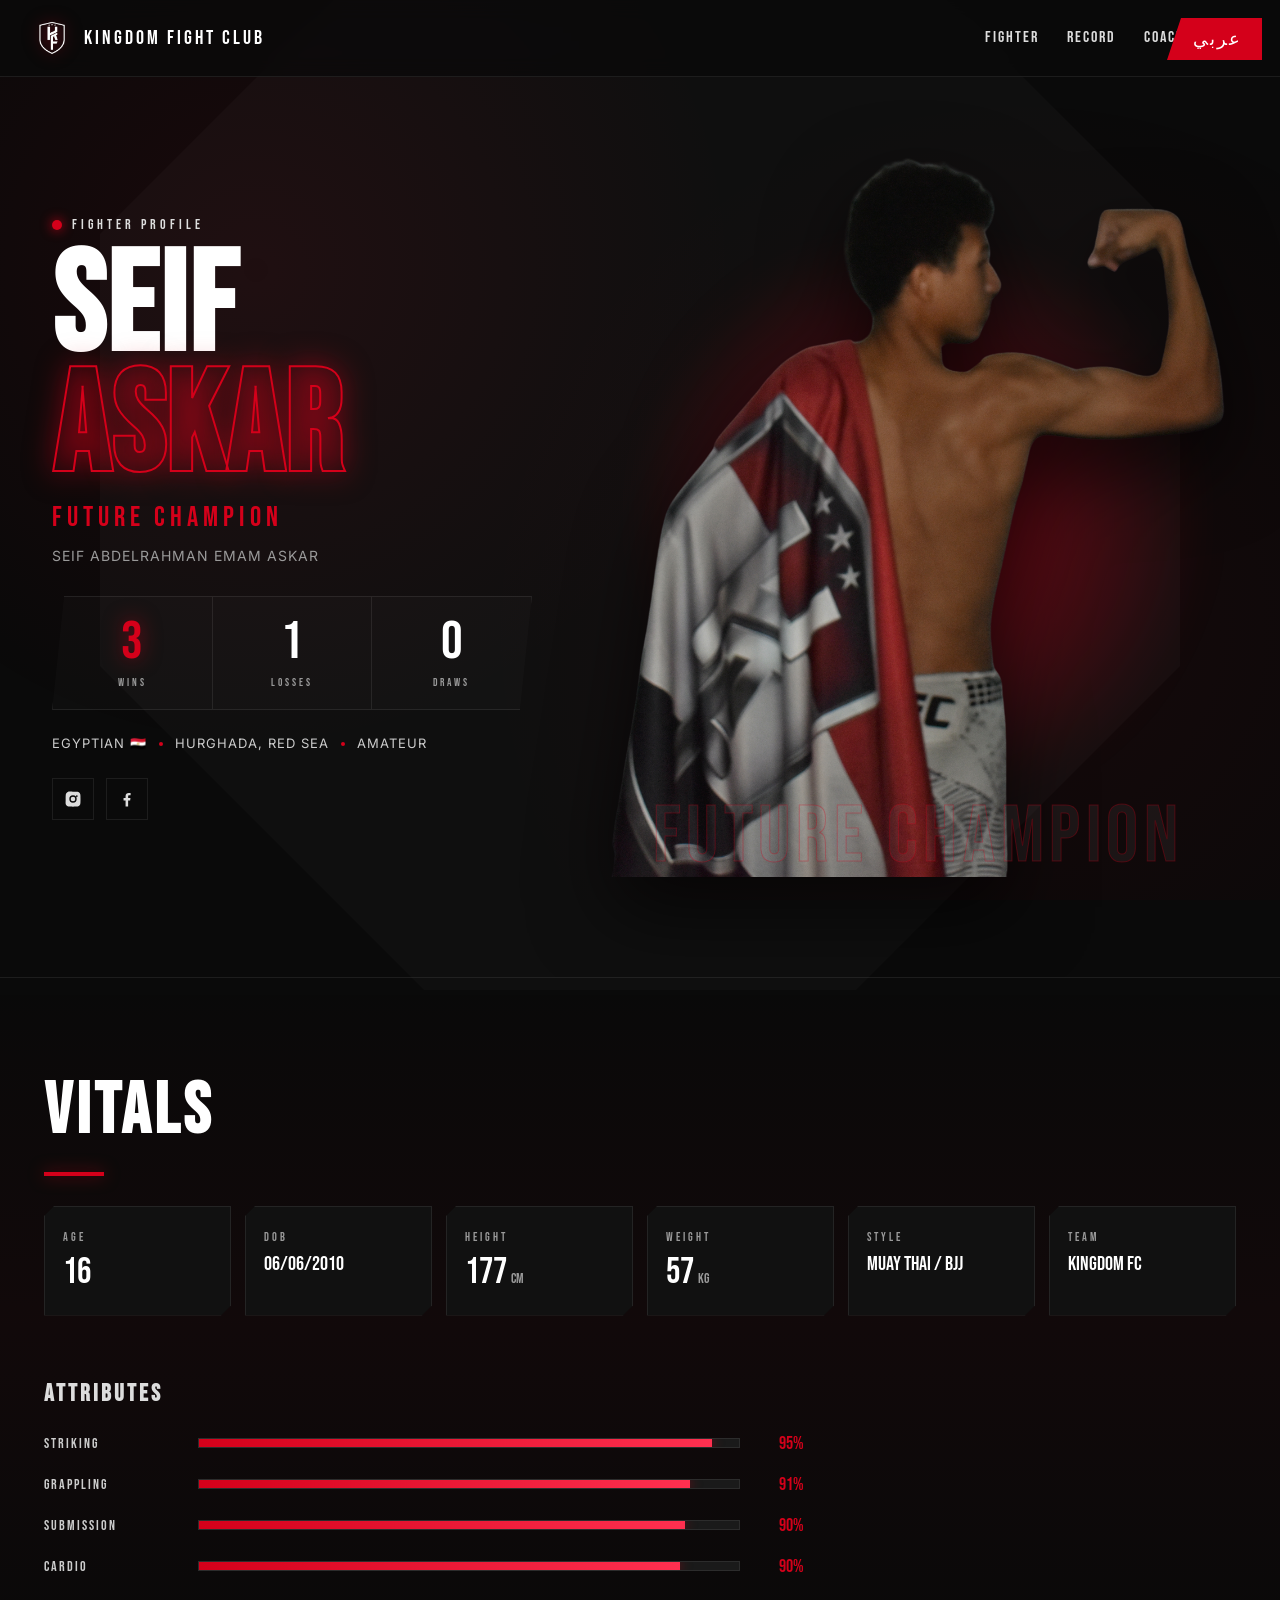
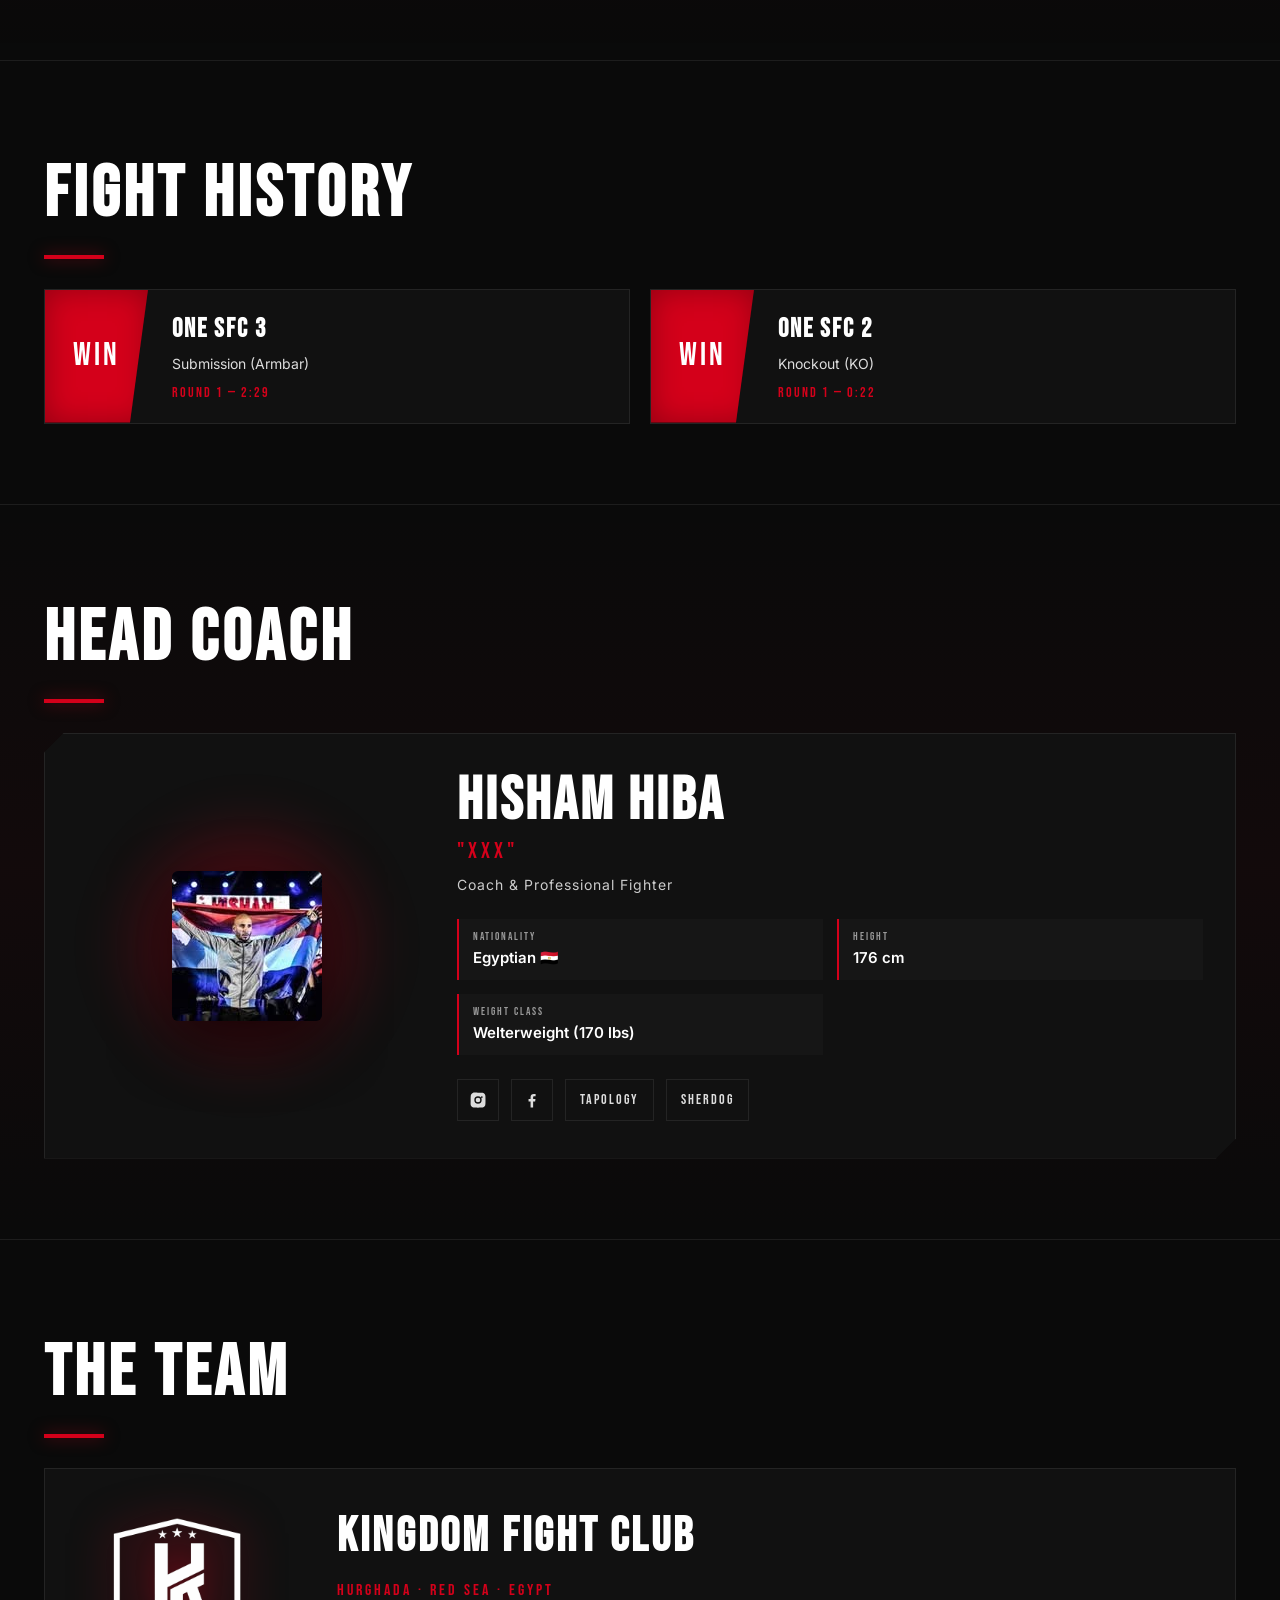
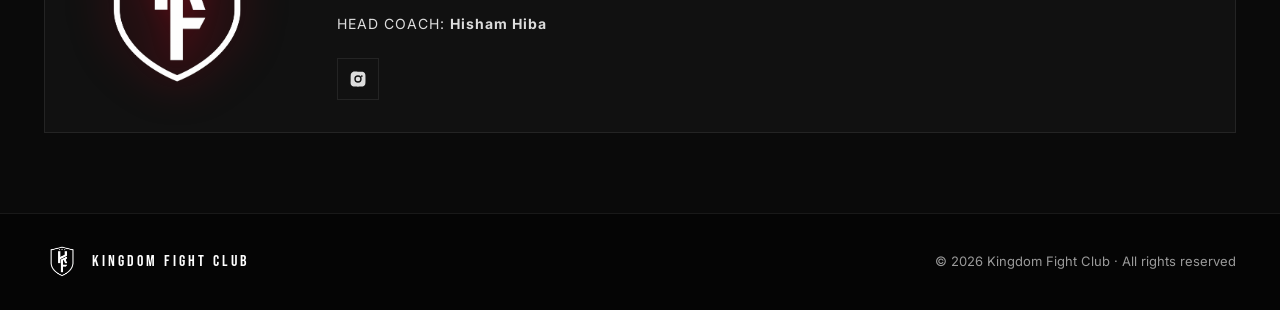
==== commit 4695e48c: "Update index.html" ====
--- a/index.html
+++ b/index.html
@@ -10,14 +10,28 @@
 <link href="https://fonts.googleapis.com/css2?family=Bebas+Neue&family=Inter:wght@400;500;600;700;900&family=Cairo:wght@400;600;700;900&display=swap" rel="stylesheet">
 <link rel="stylesheet" href="css/style.css" />
 <style>
-  /* Bigger fighter photo */
+  /* Bigger fighter photo (always stays inside its column, never crooked) */
   .hero-grid{grid-template-columns:1fr 1.2fr}
   .hero-photo{min-height:760px}
-  .fighter-img{height:720px;max-height:none;width:auto;max-width:none}
+  .fighter-img{width:auto;height:auto;max-width:100%;max-height:720px;object-fit:contain}
+
+  /* "Future Champion" text scales so phones can see all of it */
+  .photo-tagline,
+  html[dir="rtl"] .photo-tagline{
+    font-size:clamp(30px,8.5vw,80px);
+    letter-spacing:.07em;
+    max-width:100%;
+    text-align:center;
+  }
+  html[dir="rtl"] .photo-tagline{letter-spacing:0}
+  .nickname,
+  html[dir="rtl"] .nickname{font-size:clamp(20px,6vw,28px);letter-spacing:.18em;white-space:nowrap}
+  html[dir="rtl"] .nickname{letter-spacing:0}
+
   @media(max-width:880px){
     .hero-grid{grid-template-columns:1fr}
-    .hero-photo{min-height:540px}
-    .fighter-img{height:520px;max-width:100%;object-fit:contain}
+    .hero-photo{min-height:520px}
+    .fighter-img{max-height:500px}
   }
 </style>
 </head>
@@ -54,7 +68,7 @@
         <span class="first" data-en="SEIF" data-ar="سيف">SEIF</span>
         <span class="last" data-en="ASKAR" data-ar="عسكر">ASKAR</span>
       </h1>
-      <p class="nickname"><span data-en='"ASKAR"' data-ar='"عسكر"'>"ASKAR"</span></p>
+      <p class="nickname"><span data-en="FUTURE CHAMPION" data-ar="بطل المستقبل">FUTURE CHAMPION</span></p>
       <p class="full-name" data-en="Seif Abdelrahman Emam Askar" data-ar="سيف عبدالرحمن إمام عسكر">Seif Abdelrahman Emam Askar</p>
 
       <div class="record-block">
